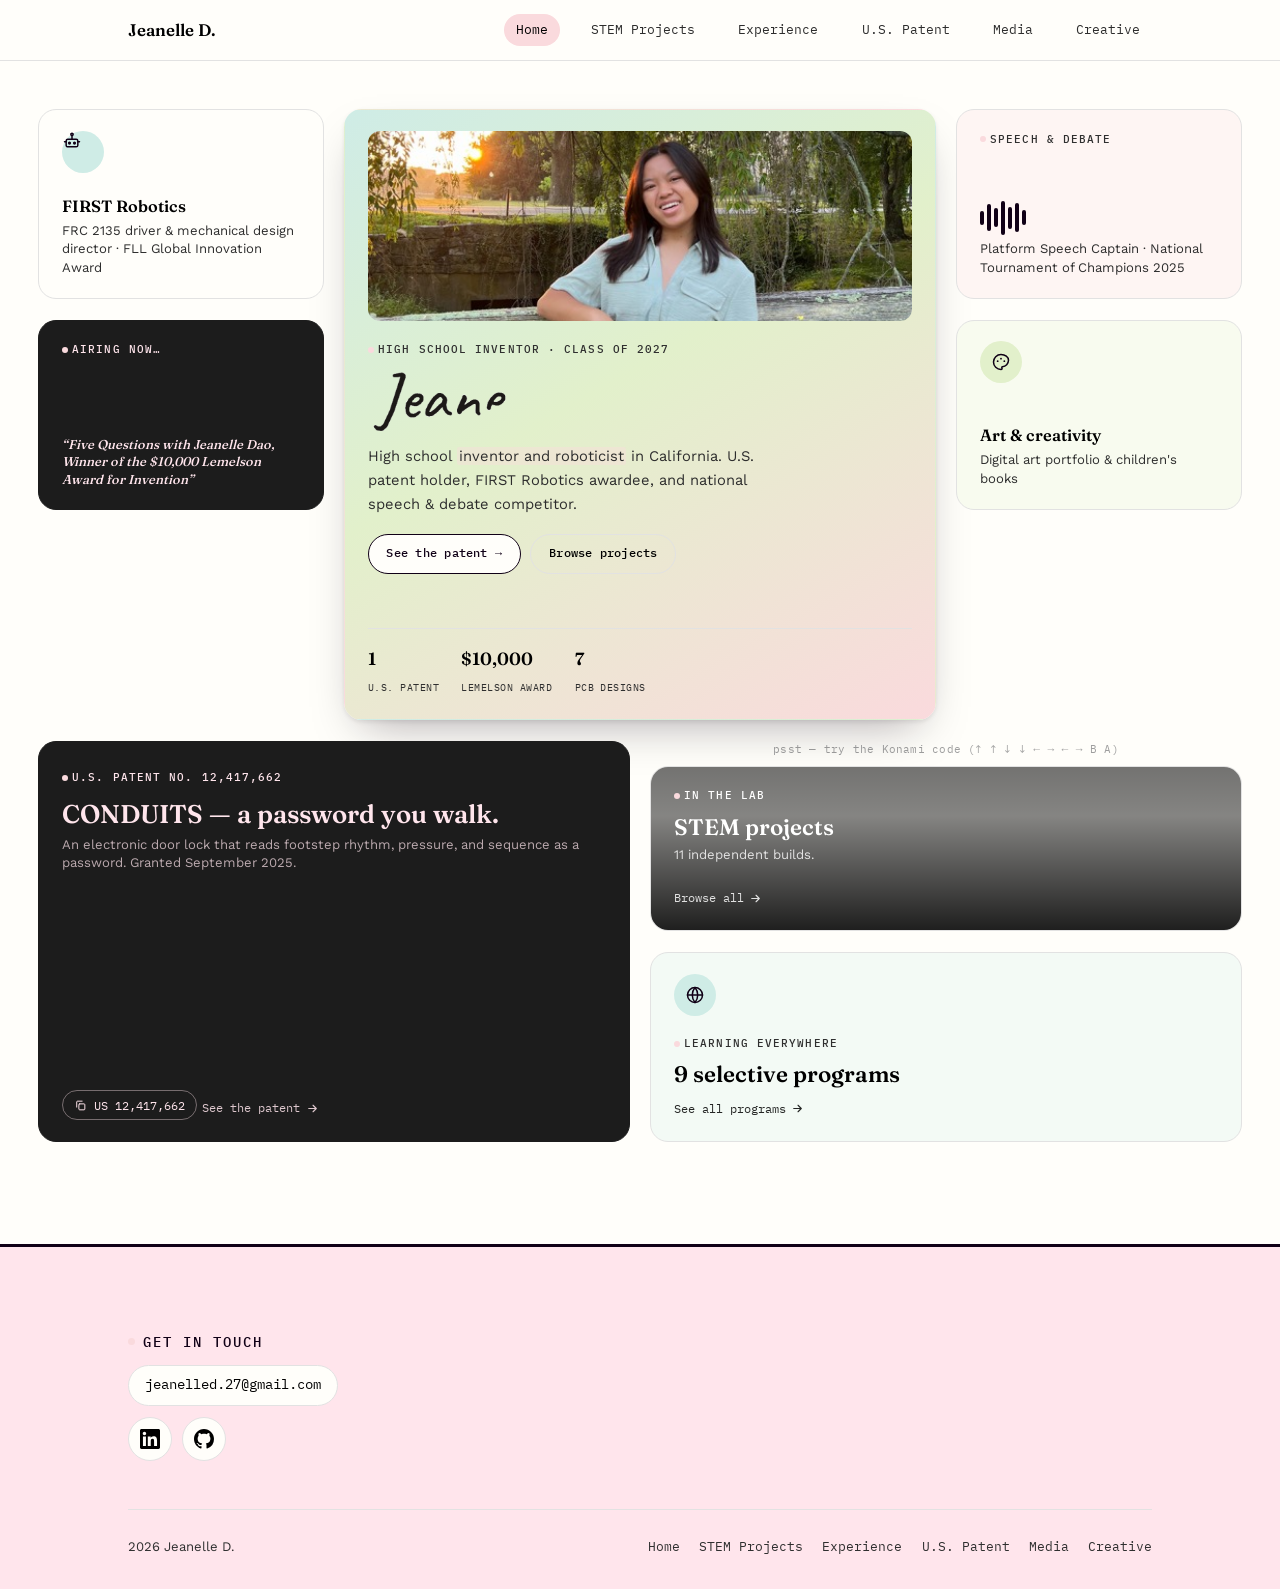
==== index.html @ 4ca6a0f8 "Initial commit" ====
<!doctype html>
<html lang="en" data-theme="light">
<head>
<meta charset="utf-8">
<meta name="viewport" content="width=device-width, initial-scale=1">
<title>Jeanelle D. — Inventor</title>
<meta name="description" content="High school inventor and roboticist — U.S. patent holder, FIRST Robotics, national speech & debate, and digital artist."><link rel="icon" href="assets/favicon.svg" type="image/svg+xml"><link rel="stylesheet" href="assets/css/styles.css">
</head>
<body>
<a href="#main" class="skip-link">Skip to content</a>

<header class="site-nav">
  <div class="nav-inner">
    <a href="index.html" class="brand">
      Jeanelle D.
    </a>
    <nav class="links mono" aria-label="Primary">
      <a href="index.html" class="active" aria-current="page">Home</a>
      <a href="projects.html">STEM Projects</a>
      <a href="experience.html">Experience</a>
      <a href="patent.html">U.S. Patent</a>
      <a href="media.html">Media</a>
      <a href="art.html">Creative</a>
    </nav>
  </div>
</header>

<main id="main">

<section class="tight" id="top" style="padding-top:clamp(2rem, 5vw, 3rem);">

  <div class="bento bento-bleed">

      <!-- Pinned: profile -->
      <div class="tile w2 h3 tile-profile tile-pinned reveal">
        <div class="tile-profile-gif-wrap tile-profile-photo-wrap" role="img" aria-label="Portrait of Jeanelle, waist and above"></div>
        <div>
          <span class="tile-eyebrow">High School Inventor &middot; Class of 2027</span>
          <div class="tile-profile-head" style="margin-top:0.7rem;">
            <div class="tile-profile-name-gif-wrap">
              <img class="tile-profile-name-gif" src="assets/images/handwriting.gif" alt="Jeanelle D.">
            </div>
          </div>
          <p class="tile-profile-bio">High school <mark>inventor and roboticist</mark> in California. U.S. patent holder, FIRST Robotics awardee, and national speech &amp; debate competitor.</p>
          <div class="cta-row">
            <a href="patent.html" class="btn btn-primary">See the patent &rarr;</a>
            <a href="projects.html" class="btn btn-ghost">Browse projects</a>
          </div>
        </div>
        <div class="tile-mini-stats">
          <div class="mini-stat"><span class="n">1</span><span class="l">U.S. Patent</span></div>
          <div class="mini-stat"><span class="n">$10,000</span><span class="l">Lemelson Award</span></div>
          <div class="mini-stat"><span class="n">7</span><span class="l">PCB Designs</span></div>
        </div>
      </div>

      <!-- Patent hero -->
      <a href="patent.html" class="tile w2 h2 tile-dark tile-footprint-track reveal" data-cats="patent projects">
        <div>
          <span class="tile-eyebrow">U.S. Patent No. 12,417,662</span>
          <div class="tile-title" style="font-size:1.6rem; margin-top:0.6rem;">CONDUITS &mdash; a password you walk.</div>
          <p class="tile-desc">An electronic door lock that reads footstep rhythm, pressure, and sequence as a password. Granted September 2025.</p>
        </div>
        <div>
          <button class="copy-btn" data-copy="US 12,417,662" type="button">
            <svg viewBox="0 0 24 24" fill="none" stroke="currentColor" stroke-width="1.8" stroke-linecap="round" stroke-linejoin="round"><rect x="9" y="9" width="11" height="11" rx="1.5"/><path d="M5 15V5.5A1.5 1.5 0 0 1 6.5 4H15"/></svg>
            US 12,417,662
          </button>
          <div class="tile-arrow">See the patent <svg viewBox="0 0 24 24" fill="none" stroke="currentColor" stroke-width="2" stroke-linecap="round" stroke-linejoin="round"><path d="M5 12h14M13 6l6 6-6 6"/></svg></div>
        </div>
      </a>

      <!-- STEM projects (2x1) -->
      <div class="bento-cell w2">
        <p class="tile-hint">psst — try the Konami code (↑ ↑ ↓ ↓ ← → ← → B A)</p>
        <a href="projects.html" class="tile w2 tile-photo tile-photo-dark tile-video-rotate reveal" data-cats="projects">
          <video class="tile-photo-video" autoplay muted loop playsinline aria-hidden="true">
            <source src="assets/images/lab-video.mp4" type="video/mp4">
          </video>
          <span class="tile-eyebrow" style="color:#fff;">In the lab</span>
          <div>
            <div class="tile-title">STEM projects</div>
            <p class="tile-desc">11 independent builds.</p>
            <div class="tile-arrow">Browse all <svg viewBox="0 0 24 24" fill="none" stroke="currentColor" stroke-width="2" stroke-linecap="round" stroke-linejoin="round"><path d="M5 12h14M13 6l6 6-6 6"/></svg></div>
          </div>
        </a>
      </div>

      <!-- Programs attended (2x1) -->
      <a href="experience.html#programs" class="tile w2 tile-wash-mint reveal" data-cats="programs">
        <div class="tile-icon-bubble ib-mint" aria-hidden="true">
          <svg viewBox="0 0 24 24" fill="none" stroke="currentColor" stroke-width="1.8" stroke-linecap="round" stroke-linejoin="round"><circle cx="12" cy="12" r="9"/><path d="M3 12h18M12 3a14 14 0 0 1 0 18 14 14 0 0 1 0-18Z"/></svg>
        </div>
        <div>
          <span class="tile-eyebrow">Learning everywhere</span>
          <div class="tile-title">9 selective programs</div>
          <div class="tile-arrow">See all programs <svg viewBox="0 0 24 24" fill="none" stroke="currentColor" stroke-width="2" stroke-linecap="round" stroke-linejoin="round"><path d="M5 12h14M13 6l6 6-6 6"/></svg></div>
        </div>
      </a>

      <!-- FIRST Robotics (1x1) -->
      <div class="tile reveal" data-cats="awards">
        <div class="tile-icon-bubble wiggle-icon ib-mint" aria-hidden="true">
          <svg viewBox="0 0 24 24" fill="none" stroke="currentColor" stroke-width="1.8" stroke-linecap="round" stroke-linejoin="round"><rect x="5" y="10" width="14" height="9" rx="2"/><path d="M12 10V6"/><circle cx="12" cy="4" r="1.4"/><circle cx="9" cy="14.5" r="1"/><circle cx="15" cy="14.5" r="1"/><path d="M5 13H3M21 13h-2"/></svg>
        </div>
        <div>
          <div class="tile-title" style="font-size:1.02rem;">FIRST Robotics</div>
          <div class="tile-desc">FRC 2135 driver &amp; mechanical design director &middot; FLL Global Innovation Award</div>
        </div>
      </div>

      <!-- Speech & Debate (1x1) -->
      <div class="tile tile-wash-orange reveal" data-cats="awards">
        <span class="tile-eyebrow">Speech &amp; Debate</span>
        <div>
          <div class="waveform" style="color:var(--accent-green);" aria-hidden="true"><span></span><span></span><span></span><span></span><span></span><span></span><span></span></div>
          <div class="tile-desc">Platform Speech Captain &middot; National Tournament of Champions 2025</div>
        </div>
      </div>

      <!-- Media (1x1) -->
      <a href="media.html" class="tile tile-dark quote-rotator reveal" data-cats="media" data-quotes='["“Five Questions with Jeanelle Dao, Winner of the $10,000 Lemelson Award for Invention”", "“These Teens Plan to Change the World Through Invention”", "“This Invention Helps Open the Door to Accessibility”", "“Combines Coding with STEM to Help People with Disabilities”", "“Stories of Impact”", "“Passively-Cooled Shirt Inspired by Cactus”", "“Invention Education: Developing Tomorrow’s Innovative Problem-Solvers”"]'>
        <span class="tile-eyebrow">Airing now&hellip;</span>
        <blockquote>&ldquo;Five Questions with Jeanelle Dao, Winner of the $10,000 Lemelson Award for Invention&rdquo;</blockquote>
      </a>

      <!-- Art & Creativity (1x1) -->
      <a href="art.html" class="tile tile-wash-gold reveal" data-cats="creative">
        <div class="tile-icon-bubble ib-gold" aria-hidden="true">
          <svg viewBox="0 0 24 24" fill="none" stroke="currentColor" stroke-width="1.8" stroke-linecap="round" stroke-linejoin="round"><path d="M12 3a9 9 0 1 0 0 18c1.1 0 1.6-.7 1.1-1.7-.3-.6-.1-1.3.6-1.5A8 8 0 0 0 21 10c0-4-4-7-9-7Z"/><circle cx="8" cy="11" r="1.1" fill="currentColor" stroke="none"/><circle cx="12" cy="8" r="1.1" fill="currentColor" stroke="none"/><circle cx="16" cy="11" r="1.1" fill="currentColor" stroke="none"/></svg>
        </div>
        <div>
          <div class="tile-title" style="font-size:1.02rem;">Art &amp; creativity</div>
          <div class="tile-desc">Digital art portfolio &amp; children's books</div>
        </div>
      </a>

    </div>
</section>

</main>

<footer id="contact">
  <div class="wrap">
    <span class="eyebrow">Get in touch</span>
    <div class="footer-links">
      <a href="mailto:jeanelled.27@gmail.com" class="footer-chip mono">jeanelled.27@gmail.com</a>
      <div class="footer-icon-row">
        <a href="https://linkedin.com/in/jeanelle-dao" class="footer-icon" target="_blank" rel="noopener noreferrer" aria-label="LinkedIn">
          <svg viewBox="0 0 24 24" aria-hidden="true"><path d="M20.447 20.452h-3.554v-5.569c0-1.328-.027-3.037-1.852-3.037-1.853 0-2.136 1.445-2.136 2.939v5.667H9.351V9h3.414v1.561h.046c.477-.9 1.637-1.85 3.37-1.85 3.601 0 4.267 2.37 4.267 5.455v6.286zM5.337 7.433c-1.144 0-2.063-.926-2.063-2.065 0-1.138.92-2.063 2.063-2.063 1.14 0 2.064.925 2.064 2.063 0 1.139-.925 2.065-2.064 2.065zm1.782 13.019H3.555V9h3.564v11.452zM22.225 0H1.771C.792 0 0 .774 0 1.729v20.542C0 23.227.792 24 1.771 24h20.451C23.2 24 24 23.227 24 22.271V1.729C24 .774 23.2 0 22.222 0h.003z"/></svg>
        </a>
        <a href="https://github.com/jeanelled" class="footer-icon" target="_blank" rel="noopener noreferrer" aria-label="GitHub">
          <svg viewBox="0 0 24 24" aria-hidden="true"><path d="M12 0C5.37 0 0 5.37 0 12c0 5.31 3.435 9.795 8.205 11.385.6.105.825-.255.825-.57 0-.285-.015-1.23-.015-2.235-3.015.555-3.795-.735-4.035-1.41-.135-.345-.72-1.41-1.23-1.695-.42-.225-1.02-.78-.015-.795.945-.015 1.62.87 1.845 1.23 1.08 1.815 2.805 1.305 3.495.99.105-.78.42-1.305.765-1.605-2.67-.3-5.46-1.335-5.46-5.925 0-1.305.465-2.385 1.23-3.225-.12-.3-.54-1.53.12-3.18 0 0 1.005-.315 3.3 1.23.96-.27 1.98-.405 3-.405s2.04.135 3 .405c2.295-1.56 3.3-1.23 3.3-1.23.66 1.65.24 2.88.12 3.18.765.84 1.23 1.905 1.23 3.225 0 4.605-2.805 5.625-5.475 5.925.435.375.81 1.095.81 2.22 0 1.605-.015 2.895-.015 3.3 0 .315.225.69.825.57A12.02 12.02 0 0024 12c0-6.63-5.37-12-12-12z"/></svg>
        </a>
      </div>
    </div>

    <div class="footer-bottom">
      <span>2026 Jeanelle D.</span>
      <nav class="mono" aria-label="Footer">
        <a href="index.html">Home</a>
        <a href="projects.html">STEM Projects</a>
        <a href="experience.html">Experience</a>
        <a href="patent.html">U.S. Patent</a>
        <a href="media.html">Media</a>
      <a href="art.html">Creative</a>
      </nav>
    </div>
  </div>
</footer>

<script src="assets/js/main.js"></script>
<script src="assets/js/footprint-track.js"></script>
<script src="assets/js/bento.js"></script>
</body>
</html>
---- assets/css/styles.css ----
@font-face{
  font-family:'Fraunces';
  font-weight:300 700;
  font-style:normal;
  font-display:swap;
  src:url('../fonts/fraunces-var.woff2') format('woff2');
}
@font-face{
  font-family:'Work Sans';
  font-weight:400 700;
  font-style:normal;
  font-display:swap;
  src:url('../fonts/worksans-var.woff2') format('woff2');
}
@font-face{
  font-family:'IBM Plex Mono';
  font-weight:400;
  font-style:normal;
  font-display:swap;
  src:url('../fonts/plexmono-400.woff2') format('woff2');
}
@font-face{
  font-family:'IBM Plex Mono';
  font-weight:500;
  font-style:normal;
  font-display:swap;
  src:url('../fonts/plexmono-500.woff2') format('woff2');
}

:root{
  --blush:#ffe5ec;
  --mint:#cfece6;
  --rose:#fadadd;
  --sage:#e2f0cb;
  --onyx:#100016;

  --bg:#fffefa;
  --bg-alt:var(--blush);
  --surface:#1c1c1c;
  --ink:#000000;
  --ink-soft:#2d2d2d;
  --ink-faint:#2f2f2f;
  --line:#e2e2e2;
  --accent:var(--rose);
  --accent-2:var(--sage);
  --accent-green:var(--onyx);
  --accent-ink:#000000;
  --shadow: 0 1px 2px rgba(0,0,0,0.06), 0 8px 24px -12px rgba(0,0,0,0.16);
  --radius:18px;
  --radius-sm:12px;
}

@media (prefers-color-scheme: dark){
  :root:not([data-theme="light"]){
    --bg:#17160f;
    --bg-alt:#1e1c13;
    --surface:#211f15;
    --ink:#f8f4e6;
    --ink-soft:#dcd7c3;
    --ink-faint:#a49f85;
    --line:#3b3727;
    --accent:#f3a94f;
    --accent-2:#f8cc5c;
    --accent-green:#5a9c62;
    --accent-ink:#1c1002;
    --shadow: 0 1px 2px rgba(0,0,0,0.3), 0 12px 32px -14px rgba(0,0,0,0.55);
  }
}
:root[data-theme="dark"]{
  --bg:#17160f;
  --bg-alt:#1e1c13;
  --surface:#211f15;
  --ink:#f8f4e6;
  --ink-soft:#dcd7c3;
  --ink-faint:#a49f85;
  --line:#3b3727;
  --accent:#f3a94f;
  --accent-2:#f8cc5c;
  --accent-green:#5a9c62;
  --accent-ink:#1c1002;
  --shadow: 0 1px 2px rgba(0,0,0,0.3), 0 12px 32px -14px rgba(0,0,0,0.55);
}

*,*::before,*::after{box-sizing:border-box;}
html{scroll-behavior:smooth;}
section[id]{ scroll-margin-top:84px; }
@media (prefers-reduced-motion: reduce){
  html{scroll-behavior:auto;}
  *,*::before,*::after{animation-duration:0.001ms !important;animation-iteration-count:1 !important;transition-duration:0.001ms !important;}
}
body{
  margin:0;
  background:var(--bg);
  color:var(--ink);
  font-family:'Work Sans',-apple-system,sans-serif;
  font-size:16px;
  line-height:1.6;
  -webkit-font-smoothing:antialiased;
}
img{max-width:100%;display:block;}
a{color:inherit;}
::selection{background:var(--accent-2);color:var(--accent-ink);}

h1,h2,h3,h4{
  font-family:'Fraunces',Georgia,serif;
  font-weight:600;
  margin:0;
  color:var(--ink);
}

.mono{ font-family:'IBM Plex Mono',monospace; }
.eyebrow{
  font-family:'IBM Plex Mono',monospace;
  font-size:0.89rem;
  font-weight:500;
  letter-spacing:0.14em;
  text-transform:uppercase;
  color:var(--ink);
  display:inline-flex;
  align-items:center;
  gap:0.55em;
}
.eyebrow::before{
  content:"";
  width:7px;height:7px;
  border-radius:50%;
  background:var(--accent);
  flex:none;
}

.wrap{
  max-width:1120px;
  margin:0 auto;
  padding:0 clamp(1.25rem, 4vw, 3rem);
}
.wrap-wide{ max-width:1520px; }

.skip-link{
  position:absolute;left:-999px;top:0;
  background:var(--onyx);color:var(--blush);
  padding:0.6rem 1rem;z-index:100;
}
.skip-link:focus{ left:1rem; top:1rem; border-radius:4px; }

/* ---------- Nav ---------- */
header.site-nav{
  position:sticky;
  top:0;
  z-index:50;
  background:color-mix(in srgb, var(--bg) 88%, transparent);
  backdrop-filter:blur(10px) saturate(1.1);
  -webkit-backdrop-filter:blur(10px) saturate(1.1);
  border-bottom:1px solid var(--line);
}
.nav-inner{
  max-width:1120px;
  margin:0 auto;
  padding:0.85rem clamp(1.25rem, 4vw, 3rem);
  display:flex;
  align-items:center;
  justify-content:space-between;
  gap:1rem;
  flex-wrap:wrap;
}
.brand{
  display:flex;
  align-items:center;
  gap:0.6rem;
  font-family:'Fraunces',serif;
  font-weight:600;
  font-size:1.05rem;
  text-decoration:none;
  color:var(--ink);
  white-space:nowrap;
}
nav.links{
  display:flex;
  flex-wrap:wrap;
  gap:1.2rem;
  align-items:center;
}
nav.links a{
  text-decoration:none;
  font-size:0.84rem;
  color:var(--ink-soft);
  position:relative;
  padding:0.35rem 0.75rem;
  border-radius:999px;
  transition:color 0.15s ease, background 0.15s ease;
}
nav.links a:hover, nav.links a:focus-visible{ color:var(--ink); background:var(--bg-alt); }
nav.links a.active{ color:var(--ink); background:var(--accent); }

a:focus-visible, button:focus-visible{
  outline:2px solid var(--accent-green);
  outline-offset:3px;
  border-radius:4px;
}

/* ---------- Page header (non-home pages) ---------- */
.page-header{
  padding:clamp(2.75rem, 7vw, 4.5rem) 0 clamp(1.5rem, 4vw, 2.5rem);
}
.page-header-tight{ padding-bottom:0.4rem; }
.page-header h1{
  font-size:clamp(2rem, 4.4vw, 3rem);
  margin-top:0.6rem;
}
.page-header-title-row{ display:flex; align-items:center; justify-content:space-between; gap:1rem; flex-wrap:wrap; margin-top:0.6rem; }
.page-header-title-row h1{ margin-top:0; }
.page-header p{
  color:var(--ink-soft);
  font-size:1.02rem;
  margin-top:0.9rem;
  max-width:58ch;
}

mark{
  background:color-mix(in srgb, var(--accent) 40%, transparent);
  color:inherit;
  padding:0 0.14em;
  border-radius:0.14em;
  box-decoration-break:clone;
  -webkit-box-decoration-break:clone;
}
.cta-row{ display:flex; flex-wrap:wrap; gap:0.9rem; }
.btn{
  font-family:'IBM Plex Mono',monospace;
  font-size:0.82rem;
  font-weight:500;
  letter-spacing:0.02em;
  text-decoration:none;
  padding:0.85rem 1.5rem;
  border-radius:999px;
  display:inline-flex;
  align-items:center;
  gap:0.5rem;
  transition:transform 0.15s ease, box-shadow 0.15s ease, background 0.15s ease;
  border:1.5px solid var(--accent-green);
}
.btn-primary{ background:var(--bg); color:var(--accent-green); border-color:var(--accent-green); }
@media (prefers-color-scheme:dark){
  :root:not([data-theme="light"]) .btn-primary{ background:var(--accent); border-color:var(--accent); color:var(--accent-ink); }
}
:root[data-theme="dark"] .btn-primary{ background:var(--accent); border-color:var(--accent); color:var(--accent-ink); }
.btn-primary:hover{ transform:translateY(-2px); box-shadow:var(--shadow); }
.btn-ghost{ background:transparent; color:var(--ink); border-color:var(--line); }
.btn-ghost:hover{ border-color:var(--accent-green); transform:translateY(-2px); }

/* ---------- Sections ---------- */
section{ padding:clamp(3.5rem, 8vw, 6.5rem) 0; }
section.alt{ background:var(--bg-alt); }
section.tight{ padding-top:0; }
.section-head{ max-width:640px; margin-bottom:clamp(2rem, 5vw, 3.2rem); }
.section-head h2{ font-size:clamp(1.9rem, 3.6vw, 2.6rem); margin-top:0.6rem; }
.section-head p{ color:var(--ink-soft); font-size:1.02rem; margin-top:0.8rem; max-width:56ch; }

.reveal{ opacity:0; transform:translateY(18px); transition:opacity 0.6s ease, transform 0.6s ease; }
.reveal.in{ opacity:1; transform:translateY(0); }

/* Friendly rounded card */
.bcard{
  position:relative; background:var(--bg); border:1px solid var(--line);
  border-radius:var(--radius); padding:1.5rem;
  transition:transform 0.2s ease, box-shadow 0.2s ease, border-color 0.2s ease;
}
.bcard:hover{ transform:translateY(-3px); box-shadow:var(--shadow); border-color:var(--accent-2); }

/* ---------- About / Journey (step-path timeline) ---------- */
.journey{ display:grid; grid-template-columns: 1fr 1.3fr; gap:clamp(2rem,5vw,4rem); }
@media (max-width: 860px){ .journey{ grid-template-columns:1fr; } }
.journey-aside p{ color:var(--ink-soft); }
.timeline{ list-style:none; margin:0;padding:0; position:relative; }
.timeline::before{
  content:""; position:absolute; left:9px; top:6px; bottom:6px; width:2px;
  background:repeating-linear-gradient(to bottom, var(--line) 0 4px, transparent 4px 9px);
}
.timeline li{ position:relative; padding-left:2.6rem; margin-bottom:2rem; }
.timeline li:last-child{ margin-bottom:0; }
.timeline .step-dot{
  position:absolute; left:0; top:3px; width:20px;height:20px; border-radius:50%;
  background:var(--bg); border:2px solid var(--accent-green);
  display:flex;align-items:center;justify-content:center;
}
.timeline .step-dot::after{ content:""; width:7px;height:7px; border-radius:50%; background:var(--accent); }
.timeline h4{ font-size:1.15rem; margin-bottom:0.35rem; }
.timeline p{ margin:0; color:var(--ink-soft); max-width:56ch; }
.timeline .tag{ font-family:'IBM Plex Mono',monospace; font-size:0.7rem; color:var(--ink-faint); text-transform:uppercase; letter-spacing:0.06em; }

/* ---------- Section title (mid-page subsection heading) ---------- */
.section-title{ font-size:clamp(1.4rem, 2.6vw, 1.8rem); margin:0 0 1.4rem; }
.section-title + .section-subtitle{ margin-top:-1rem; }
.section-subtitle{ color:var(--ink-soft); font-size:0.95rem; margin:0 0 1.4rem; }
section.tight + section.tight .section-title{ margin-top:0.4rem; }

/* ---------- Awards grid ---------- */
.award-grid{ display:grid; grid-template-columns:repeat(6,1fr); gap:1.4rem; }
.award-card{ grid-column:span 2; }
.award-card.tile-half{ grid-column:span 3; }
@media (max-width: 900px){
  .award-grid{ grid-template-columns:repeat(2,1fr); }
  .award-card{ grid-column:span 1; }
  .award-card.tile-half{ grid-column:span 2; }
}
@media (max-width: 620px){
  .award-grid{ grid-template-columns:1fr; }
  .award-card.tile-half{ grid-column:span 1; }
}
.award-card h3{ font-size:1.15rem; margin-bottom:0.2rem; }
.award-card .eyebrow{ margin-bottom:0.6rem; }
.award-chips{ display:flex; flex-wrap:wrap; gap:0.45rem; margin-top:0.8rem; }
.award-chip{
  font-size:0.78rem; line-height:1.3; padding:0.36rem 0.7rem; border-radius:20px;
  background:color-mix(in srgb, var(--ink) 8%, transparent); color:var(--ink-soft);
}
.award-chip b{ color:var(--ink); font-weight:600; }
.award-chip-pair{ display:inline-flex; gap:0.3rem; }
.award-chip-year{
  background:transparent; border:1px solid color-mix(in srgb, var(--ink) 22%, transparent);
  color:var(--ink-faint); font-weight:500;
}
.award-team{ margin-top:0.9rem; }
.award-team:first-of-type{ margin-top:0.8rem; }
.award-team-name{
  font-family:'IBM Plex Mono',monospace; font-size:0.7rem; font-weight:600;
  color:var(--ink-faint); text-transform:uppercase; letter-spacing:0.05em;
}
.award-team .award-chips{ margin-top:0.4rem; }
.award-card.chips-stack .award-team .award-chips{ flex-direction:column; align-items:flex-start; }
.award-robot-btn{
  position:absolute; right:1.3rem; top:1.5rem; z-index:1;
  width:32px; height:32px; padding:0; display:flex; align-items:center; justify-content:center;
  background:var(--bg); border:1.5px solid color-mix(in srgb, var(--ink) 22%, transparent); border-radius:50%;
  color:var(--ink); cursor:pointer; box-shadow:var(--shadow); text-decoration:none;
  transition:background 0.15s ease, border-color 0.15s ease, color 0.15s ease, transform 0.15s ease;
}
.award-robot-btn svg{ width:15px; height:15px; }
.award-robot-btn:hover, .award-robot-btn:focus-visible{
  background:var(--accent-green); border-color:var(--accent-green); color:var(--bg); transform:translateY(-2px);
}
.award-robot-tooltip{
  position:absolute; top:calc(100% + 10px); right:0; z-index:1;
  background:var(--onyx); color:var(--blush); font-family:'IBM Plex Mono',monospace; font-size:0.7rem;
  padding:0.4rem 0.75rem; border-radius:999px; white-space:nowrap;
  opacity:0; transform:translateY(-4px); pointer-events:none;
  transition:opacity 0.2s ease, transform 0.2s ease;
}
.award-robot-btn:hover .award-robot-tooltip,
.award-robot-btn:focus-visible .award-robot-tooltip{ opacity:1; transform:translateY(0); }

/* ---------- Projects: minimalistic list ---------- */
.project-list{ display:flex; flex-direction:column; gap:1rem; }
.project-box{
  display:flex; gap:1.3rem; align-items:flex-start;
  padding:1.2rem 1.35rem; border:1px solid var(--line); border-radius:var(--radius);
  background:var(--bg);
}
.project-box.feature{
  border-color:var(--accent-green); border-width:1.5px;
  background:linear-gradient(180deg, var(--mint) 0%, var(--bg) 55%);
  box-shadow:var(--shadow);
}
@media (prefers-color-scheme:dark){ :root:not([data-theme="light"]) .project-box.feature{ background:linear-gradient(180deg, #25462f 0%, var(--bg) 60%); } }
:root[data-theme="dark"] .project-box.feature{ background:linear-gradient(180deg, #25462f 0%, var(--bg) 60%); }
.link-real.link-highlight{ background:var(--accent-green); color:var(--bg); border-color:var(--accent-green); font-weight:600; }
.link-real.link-highlight:hover{ background:var(--accent); border-color:var(--accent); }
.project-thumb{
  flex:none; width:136px; height:136px;
  border:1px solid var(--line); border-radius:var(--radius-sm);
  object-fit:cover; background:#fff;
}
.project-thumb.thumb-contain{ object-fit:contain; padding:0.5rem; box-sizing:border-box; }
.project-box-body{ flex:1; min-width:0; }
.project-box-head{ display:flex; align-items:center; gap:0.6rem; flex-wrap:wrap; margin-bottom:0.3rem; }
.project-box-head.badge-below{ align-items:center; row-gap:0.3rem; }
.project-box-head.badge-below h3{ flex-basis:100%; }
.project-box-head h3{ font-size:1.02rem; }
.project-meta{ font-family:'IBM Plex Mono',monospace; font-size:0.62rem; color:var(--ink-faint); margin-bottom:0.4rem; }
.project-box-body p{ margin:0 0 0.68rem; color:var(--ink-soft); font-size:0.87rem; }
.project-links-ph{ display:flex; flex-wrap:wrap; gap:0.42rem; }
.link-real{
  font-family:'IBM Plex Mono',monospace; font-size:0.67rem; text-decoration:none;
  padding:0.34rem 0.68rem; border:1px solid var(--accent-green); border-radius:999px; color:var(--ink);
  transition:background 0.15s ease;
}
.link-real:hover{ background:var(--accent); }
@media (max-width: 560px){
  .project-box{ flex-direction:column; gap:1rem; }
  .project-thumb{ width:100%; height:130px; }
}
.badge{
  align-self:flex-start; font-family:'IBM Plex Mono',monospace; font-size:0.58rem;
  text-transform:uppercase; letter-spacing:0.05em; background:var(--mint); color:var(--accent-green);
  padding:0.26rem 0.52rem; border-radius:20px;
}
@media (prefers-color-scheme:dark){ :root:not([data-theme="light"]) .badge{ background:#25462f; color:var(--sage); } }
:root[data-theme="dark"] .badge{ background:#25462f; color:var(--sage); }
.project-star{
  color:#c9971f; font-size:0.85em; margin-right:0.35rem; cursor:default;
  vertical-align:0.02em;
}
.project-key{
  margin-top:1.1rem; display:flex; align-items:center; gap:0.4rem;
  font-family:'IBM Plex Mono',monospace; font-size:0.72rem; color:var(--ink-faint);
}
.project-key .project-star{ margin-right:0.1rem; margin-top:-0.15rem; font-size:2em; }

.toolkit-strip{ margin-top:1.6rem; display:flex; flex-wrap:wrap; gap:0.7rem; }
.toolkit-strip a{
  font-family:'IBM Plex Mono',monospace; font-size:0.78rem; padding:0.5rem 0.85rem;
  border:1px solid var(--line); border-radius:20px; color:var(--ink-soft);
  text-decoration:none; transition:border-color 0.15s ease, color 0.15s ease;
}
.toolkit-strip a:hover{ border-color:var(--accent-green); color:var(--ink); }
.toolkit-strip-top{ margin-top:0; margin-bottom:1.6rem; }
.toolkit-strip-top a{ display:inline-flex; align-items:center; gap:0.5rem; font-size:0.92rem; padding:0.6rem 1rem; }
.toolkit-strip-top a svg{ width:18px; height:18px; flex:none; }

/* ---------- Patent feature ---------- */
.patent-panel{ display:grid; grid-template-columns:0.9fr 1.1fr; gap:clamp(2rem,5vw,4rem); align-items:center; }
@media (max-width: 900px){ .patent-panel{ grid-template-columns:1fr; } }
.patent-visual{
  aspect-ratio:4/3; background:var(--surface); border:1px solid var(--line); border-radius:var(--radius); position:relative;
  display:flex;align-items:center;justify-content:center; overflow:hidden;
}
.patent-visual svg{ width:82%; height:82%; }
.patent-visual-pdf{
  aspect-ratio:3/4; box-shadow:var(--shadow);
}
.patent-pdf-frame{
  width:100%; height:100%; border:0; position:relative; z-index:1; background:var(--surface);
}
.patent-pdf-fallback{
  position:absolute; inset:0; display:flex; align-items:center; justify-content:center;
  font-family:'IBM Plex Mono',monospace; font-size:0.85rem; color:var(--ink-soft);
  text-decoration:none; z-index:0;
}.patent-number{ font-family:'IBM Plex Mono',monospace; font-size:0.95rem; letter-spacing:0.05em; color:var(--ink); margin-bottom:0.6rem; display:block; }
.patent-panel h1,.patent-panel h2{ font-size:clamp(1.9rem,3.6vw,2.5rem); margin:0.3rem 0 1rem; }
.patent-panel p{ color:var(--ink-soft); margin:0 0 1rem; max-width:58ch; }

/* ---------- Programs: view toggle (map / list) ---------- */
.journey-toggle{ display:inline-flex; gap:0.3rem; padding:0.25rem; border-radius:999px; background:var(--bg-alt); margin-bottom:1.6rem; }
.journey-toggle-btn{
  font-family:'IBM Plex Mono',monospace; font-size:0.78rem; font-weight:500;
  padding:0.45rem 1rem; border-radius:999px; border:0; background:transparent; color:var(--ink-soft); cursor:pointer;
  transition:background 0.15s ease, color 0.15s ease;
}
.journey-toggle-btn.is-active{ background:var(--bg); color:var(--ink); box-shadow:var(--shadow); }
.journey-view.is-hidden{ display:none; }

/* ---------- Programs: simplified list view ---------- */
.program-list{ display:flex; flex-direction:column; }
.program-row{ display:grid; grid-template-columns: 220px 1fr; gap:1.5rem; padding:1.5rem 0; border-top:1px solid var(--line); }
.program-list .program-row:last-child{ border-bottom:1px solid var(--line); }
@media (max-width: 700px){ .program-row{ grid-template-columns:1fr; gap:0.4rem; } }
.program-row h3{ font-size:1.15rem; }
.program-meta{ font-family:'IBM Plex Mono',monospace; font-size:0.74rem; color:var(--ink-faint); text-transform:uppercase; letter-spacing:0.04em; }
.program-row p{ margin:0.5rem 0 0; color:var(--ink-soft); max-width:60ch; }

/* ---------- Programs: interactive journey map ---------- */
#programs{ --journey-accent:var(--mint); --journey-accent-strong:var(--accent-green); }
.journey-hint{ font-size:0.78rem; color:var(--ink-faint); margin:-0.6rem 0 1.6rem; }

.journey-map{
  position:relative; width:100%; aspect-ratio:1200/300; min-height:220px;
  border-radius:var(--radius); border:1px solid var(--line); overflow:hidden;
  background:linear-gradient(160deg, color-mix(in srgb, var(--journey-accent) 65%, var(--bg)) 0%, color-mix(in srgb, var(--journey-accent) 28%, var(--bg)) 100%);
  transition:background 0.5s ease;
  touch-action:none;
}
@media (max-width: 700px){ .journey-map{ aspect-ratio:1200/420; } }

.journey-svg{ position:absolute; inset:0; width:100%; height:100%; }
.journey-path-bg{ fill:none; stroke:var(--line); stroke-width:3; }
.journey-path-fill{
  fill:none; stroke:var(--journey-accent-strong); stroke-width:3; stroke-linecap:round;
  stroke-dasharray:6 10; transition:stroke 0.5s ease;
}

.journey-stops{ position:absolute; inset:0; }
.journey-stop{
  --stop-color:var(--mint);
  position:absolute; transform:translate(-50%, -50%);
  width:30px; height:30px; border-radius:50%;
  display:flex; align-items:center; justify-content:center;
  background:var(--bg); border:2px solid color-mix(in srgb, var(--stop-color) 55%, var(--line)); color:var(--ink-faint);
  font-family:'IBM Plex Mono',monospace; font-size:0.72rem; font-weight:600;
  cursor:pointer; padding:0; transition:transform 0.2s ease, border-color 0.2s ease, background 0.2s ease, color 0.2s ease, box-shadow 0.2s ease;
  z-index:2;
}
.journey-stop:hover{ transform:translate(-50%, -50%) scale(1.15); }
.journey-stop.is-active{
  transform:translate(-50%, -50%) scale(1.3); box-shadow:var(--shadow); z-index:3;
  border-color:var(--stop-color); background:var(--stop-color); color:var(--onyx);
}

.journey-vehicle{
  position:absolute; left:3.33%; top:50%; transform:translate(-50%, -100%);
  width:26px; height:32px; padding:0; border:0; background:none;
  cursor:grab; touch-action:none; z-index:4;
  transition:left 0.5s cubic-bezier(.4,.1,.2,1), top 0.5s cubic-bezier(.4,.1,.2,1);
  filter:drop-shadow(0 3px 4px rgba(0,0,0,0.35));
}
.journey-vehicle svg{ width:100%; height:100%; }
.journey-vehicle:active{ cursor:grabbing; }
@media (prefers-reduced-motion: reduce){ .journey-vehicle{ transition:none; } }

.journey-scene{
  margin-top:1.6rem; padding:1.3rem 1.5rem; border-radius:var(--radius); border:1px solid var(--line);
  background:color-mix(in srgb, var(--journey-accent) 40%, var(--bg)); transition:background 0.5s ease;
}
.journey-scene-meta{ font-size:0.74rem; color:var(--ink-faint); text-transform:uppercase; letter-spacing:0.04em; }
.journey-scene h3{ font-size:1.25rem; margin:0.4rem 0 0.4rem; }
.journey-scene p{ margin:0; color:var(--ink-soft); max-width:62ch; }

/* ---------- Digital art ---------- */
.art-lede{ color:var(--ink-soft); max-width:62ch; margin-bottom:2.2rem; }
.art-group{ margin-bottom:2.4rem; }
.art-group:last-child{ margin-bottom:0; }
.art-group > .mono.groupname{
  font-size:0.78rem; text-transform:uppercase; letter-spacing:0.08em; color:var(--ink-faint);
  display:block; margin-bottom:1rem;
}
.art-grid{ display:grid; grid-template-columns:repeat(4,1fr); gap:1rem; }
@media (max-width: 900px){ .art-grid{ grid-template-columns:repeat(3,1fr); } }
@media (max-width: 620px){ .art-grid{ grid-template-columns:repeat(2,1fr); } }
.art-tile{
  aspect-ratio:1/1; border-radius:8px; padding:0.9rem; display:flex; flex-direction:column;
  justify-content:flex-end; position:relative; overflow:hidden; color:var(--blush);
  transition:transform 0.2s ease;
}
.art-tile:hover{ transform:scale(1.03); }
.art-tile .t{ font-family:'Fraunces',serif; font-weight:600; font-size:0.92rem; line-height:1.2; text-wrap:balance; position:relative; }
.art-tile .d{ font-size:0.72rem; opacity:0.85; margin-top:0.3rem; position:relative; }
.art-tile::after{ content:""; position:absolute; inset:0; background:linear-gradient(160deg, transparent 40%, rgba(0,0,0,0.35)); }
.art-photo-grid{ display:grid; grid-template-columns:repeat(4,1fr); gap:1rem; }
@media (max-width: 900px){ .art-photo-grid{ grid-template-columns:repeat(3,1fr); } }
@media (max-width: 620px){ .art-photo-grid{ grid-template-columns:repeat(2,1fr); } }
.art-photo-grid img{
  width:100%; aspect-ratio:1/1; object-fit:cover; border-radius:8px;
  border:1px solid var(--line); transition:transform 0.2s ease;
}
.art-photo-grid img:hover{ transform:scale(1.03); }

/* ---------- Media ---------- */
.press-list{ display:flex; flex-direction:column; }
.press-row{ display:flex; justify-content:space-between; align-items:baseline; gap:1.5rem; padding:1.15rem 0; border-top:1px solid var(--line); }
.press-list .press-row:last-child{ border-bottom:1px solid var(--line); }
.press-row h3{ font-family:'Fraunces',serif; font-weight:500; font-style:italic; font-size:1.08rem; flex:1; }
.press-row h3 a{ text-decoration:none; }
.press-row span.tag{ font-family:'IBM Plex Mono',monospace; font-size:0.72rem; color:var(--ink-faint); white-space:nowrap; text-transform:uppercase; }

/* ---------- Books ---------- */
.book-cover-row{ display:flex; justify-content:center; align-items:flex-start; gap:clamp(1.5rem,4vw,3rem); flex-wrap:wrap; margin-bottom:2.2rem; }
.book-cover-img{
  width:min(360px, 42vw); border-radius:var(--radius-sm);
  filter:drop-shadow(0 14px 22px rgba(0,0,0,0.22));
}
@media (max-width: 620px){ .book-cover-img{ width:min(320px, 80vw); } }
.float-1{ animation:book-float 4.5s ease-in-out infinite; }
.float-2{ animation:book-float 4.5s ease-in-out infinite; animation-delay:-2.2s; }
@keyframes book-float{
  0%, 100%{ transform:translateY(0); }
  50%{ transform:translateY(-10px); }
}
@media (prefers-reduced-motion: reduce){
  .float-1, .float-2{ animation:none; }
}
.books-copy{ max-width:70ch; margin:0 auto; text-align:center; }
.books-copy h1,.books-copy h2{ font-size:clamp(1.8rem,3.4vw,2.4rem); margin-bottom:0.9rem; }
.books-copy p{ color:var(--ink-soft); margin:0 auto 1rem; }
.books-box .section-title{ margin-bottom:0.35rem; }
#books .eyebrow{ margin:0 0 2.4rem; }
.books-box{
  background:var(--bg); border:3px solid var(--sage); border-radius:var(--radius);
  padding:clamp(1.6rem, 4vw, 2.8rem); box-shadow:var(--shadow);
}

/* ---------- Bento grid (home) ---------- */

.bento{
  display:grid;
  grid-template-columns:repeat(4, 1fr);
  grid-auto-rows:minmax(190px, auto);
  grid-auto-flow:dense;
  gap:1.3rem;
}
.bento-bleed{ width:100%; padding:0 clamp(1.25rem, 3vw, 2.5rem); }
@media (min-width: 1300px){ .bento{ grid-template-columns:repeat(6, 1fr); } }
@media (min-width: 1700px){ .bento{ grid-template-columns:repeat(8, 1fr); } }
@media (max-width: 900px){ .bento{ grid-template-columns:repeat(2, 1fr); grid-auto-rows:minmax(180px, auto); } }
@media (max-width: 560px){ .bento{ grid-template-columns:1fr; grid-auto-rows:auto; } }

.tile{
  position:relative; overflow:hidden;
  grid-column:span 1; grid-row:span 1;
  border-radius:var(--radius); border:1px solid var(--line);
  padding:1.3rem 1.4rem;
  display:flex; flex-direction:column; justify-content:space-between;
  background:var(--bg); color:var(--ink);
  text-decoration:none;
  transition:opacity 0.35s ease, transform 0.35s ease, box-shadow 0.25s ease, border-color 0.25s ease;
}
a.tile{ cursor:pointer; }
.tile:hover{ transform:translateY(-4px); box-shadow:var(--shadow); border-color:var(--accent-2); }
.tile.w2{ grid-column:span 2; }
.tile.h2{ grid-row:span 2; }
.tile.h3{ grid-row:span 3; }
@media (max-width: 560px){
  .tile, .tile.w2, .tile.h2, .tile.h3{ grid-column:span 1 !important; grid-row:span 1 !important; min-height:180px; }
}

/* Plain grid-cell wrapper — for tiles that need a small caption placed above them */
.bento-cell{ display:flex; flex-direction:column; gap:0.4rem; min-width:0; }
.bento-cell.w2{ grid-column:span 2; }
@media (max-width: 560px){ .bento-cell.w2{ grid-column:span 1 !important; } }
.bento-cell .tile{ flex:1; }
.tile-hint{
  margin:0; font-family:'IBM Plex Mono',monospace; font-size:0.7rem;
  color:#9e9e9e; text-align:center; letter-spacing:0.02em;
}

/* Center the profile tile horizontally within the grid at each column count */
@media (min-width: 901px) and (max-width: 1299px){ .tile.tile-profile{ grid-column:2 / span 2; } }
@media (min-width: 1300px) and (max-width: 1699px){ .tile.tile-profile{ grid-column:3 / span 2; } }
@media (min-width: 1700px){ .tile.tile-profile{ grid-column:4 / span 2; } }

.tile-dark{ background:var(--surface); border-color:var(--surface); color:var(--blush); }
.tile-dark .tile-desc{ color:color-mix(in srgb, var(--blush) 70%, transparent); }
.tile-dark .tile-eyebrow{ color:var(--blush); }
.tile-mint{ background:var(--mint); border-color:var(--mint); color:var(--onyx); }
.tile-gold{ background:var(--sage); border-color:var(--sage); color:var(--onyx); }
.tile-pink{ background:var(--rose); border-color:var(--rose); color:var(--onyx); }
.tile-mint .tile-desc, .tile-gold .tile-desc, .tile-pink .tile-desc{ color:color-mix(in srgb, var(--onyx) 68%, transparent); }
.tile-photo{ color:#fff; }
.tile-photo .tile-desc{ color:rgba(255,255,255,0.82); }
.tile-photo::before{ content:""; position:absolute; inset:0; background:linear-gradient(180deg, rgba(0,0,0,0.05) 30%, rgba(0,0,0,0.72)); z-index:1; }
.tile-photo-dark::before{ background:linear-gradient(180deg, rgba(0,0,0,0.55) 0%, rgba(0,0,0,0.48) 30%, rgba(0,0,0,0.88) 100%); }
.tile-photo > *{ position:relative; z-index:2; }
.tile-photo-img{ position:absolute; inset:0; width:100%; height:100%; object-fit:cover; z-index:0; }
.tile-photo-video{
  position:absolute; z-index:0; top:50%; left:50%;
  transform:translate(-50%,-50%) rotate(90deg);
  object-fit:cover;
}

.tile-eyebrow{
  font-family:'IBM Plex Mono',monospace; font-size:0.68rem; font-weight:500;
  letter-spacing:0.1em; text-transform:uppercase; color:var(--ink-faint);
  display:inline-flex; align-items:center; gap:0.4em;
}
.tile-eyebrow::before{ content:""; width:6px; height:6px; border-radius:50%; background:var(--accent); flex:none; }
.tile-title{ font-family:'Fraunces',serif; font-weight:600; font-size:1.15rem; line-height:1.25; margin-top:0.4rem; }
.tile.w2 .tile-title{ font-size:1.4rem; }
.tile-num{ font-family:'Fraunces',serif; font-weight:600; font-size:clamp(1.8rem,3.4vw,2.4rem); line-height:1; }
.tile-desc{ font-size:0.82rem; color:var(--ink-soft); margin-top:0.35rem; line-height:1.4; }
.tile-arrow{
  font-family:'IBM Plex Mono',monospace; font-size:0.72rem; margin-top:0.7rem;
  display:inline-flex; align-items:center; gap:0.35rem; opacity:0.85;
}
.tile:hover .tile-arrow{ opacity:1; }
.tile:hover .tile-arrow svg{ transform:translateX(3px); }
.tile-arrow svg{ width:13px; height:13px; transition:transform 0.2s ease; }

/* Compact fact list — consolidates several small tiles' worth of info into one tile */
.tile-fact-list{ display:flex; flex-direction:column; margin-top:0.65rem; }
.tile-fact-list .fact-row{
  display:flex; align-items:baseline; justify-content:space-between; gap:0.75rem;
  padding:0.42rem 0; border-top:1px solid color-mix(in srgb, var(--blush) 16%, transparent);
}
.tile-fact-list .fact-row:first-child{ border-top:0; padding-top:0; }
.fact-row .fact-name{ font-weight:600; font-size:0.84rem; white-space:nowrap; }
.fact-row .fact-meta{
  font-family:'IBM Plex Mono',monospace; font-size:0.66rem; color:color-mix(in srgb, var(--blush) 62%, transparent);
  text-align:right; overflow:hidden; text-overflow:ellipsis; white-space:nowrap; flex:1; min-width:0;
}
@media (max-width: 560px){ .fact-row .fact-meta{ white-space:normal; } }

/* Icon bubble (small circular icon, like reference bento tiles) */
.tile-icon-bubble{
  width:42px; height:42px; border-radius:50%; display:flex; align-items:center; justify-content:center;
  background:color-mix(in srgb, currentColor 12%, transparent); flex:none;
  position:relative; border:0; padding:0; font:inherit; cursor:pointer;
}
.tile-icon-bubble svg{ width:20px; height:20px; }
/* Icon bubble color variants — break up the sameness across the plain tiles */
.tile-icon-bubble.ib-mint{ background:var(--mint); color:var(--onyx); }
.tile-icon-bubble.ib-gold{ background:var(--sage); color:var(--onyx); }
.tile-icon-bubble.ib-orange{ background:var(--rose); color:var(--onyx); }

/* Faint background washes for otherwise-plain tiles — quiet variation, not a competing accent color */
.tile-wash-mint{ background:color-mix(in srgb, var(--mint) 24%, var(--bg)); }
.tile-wash-gold{ background:color-mix(in srgb, var(--sage) 24%, var(--bg)); }
.tile-wash-orange{ background:color-mix(in srgb, var(--rose) 24%, var(--bg)); }

/* Waveform (Speech & Debate) */
.waveform{ display:flex; align-items:center; gap:3px; height:34px; }
.waveform span{
  display:block; width:4px; border-radius:3px; background:currentColor;
  animation:wave 1.1s ease-in-out infinite;
}
.waveform span:nth-child(1){ height:40%; animation-delay:0s; }
.waveform span:nth-child(2){ height:80%; animation-delay:0.1s; }
.waveform span:nth-child(3){ height:55%; animation-delay:0.2s; }
.waveform span:nth-child(4){ height:100%; animation-delay:0.3s; }
.waveform span:nth-child(5){ height:65%; animation-delay:0.4s; }
.waveform span:nth-child(6){ height:85%; animation-delay:0.5s; }
.waveform span:nth-child(7){ height:45%; animation-delay:0.6s; }
@keyframes wave{ 0%,100%{ transform:scaleY(0.4); } 50%{ transform:scaleY(1); } }

/* Robot wiggle (FIRST Robotics) */
.wiggle-icon{ display:inline-block; transform-origin:50% 85%; }
.tile:hover .wiggle-icon{ animation:wiggle 0.5s ease-in-out; }
@keyframes wiggle{ 0%,100%{ transform:rotate(0deg); } 25%{ transform:rotate(-8deg); } 75%{ transform:rotate(8deg); } }

/* Cursor-tracking footprint trail, contained to a tile (Patent hero) */
.tile-footprint-track{ position:relative; z-index:0; }
.tile-footprint-layer{ position:absolute; inset:0; overflow:hidden; pointer-events:none; z-index:-1; border-radius:inherit; }
.tile-footprint{ position:absolute; width:13px; height:21px; pointer-events:none; }
.tile-footprint-mark{ width:100%; height:100%; opacity:0.4; transform:scale(1); transition:opacity 0.7s ease, transform 0.7s ease; color:#bababa; }
.tile-footprint-mark svg{ width:100%; height:100%; display:block; fill:currentColor; }
.tile-footprint-mark.fade{ opacity:0; transform:scale(0.8); }

/* Copy patent number */
.copy-btn{
  font-family:'IBM Plex Mono',monospace; font-size:0.76rem; align-self:flex-start;
  display:inline-flex; align-items:center; gap:0.45rem; padding:0.4rem 0.7rem;
  border:1px solid color-mix(in srgb, var(--blush) 40%, transparent); border-radius:999px;
  background:transparent; color:var(--blush); cursor:pointer; position:relative;
  transition:background 0.15s ease, border-color 0.15s ease;
}
.copy-btn:hover{ background:rgba(255,255,255,0.08); border-color:var(--blush); }
.copy-btn svg{ width:13px; height:13px; flex:none; }
.copy-btn::after{
  content:"Copied!"; position:absolute; top:-2.1rem; left:50%; transform:translateX(-50%) translateY(4px);
  background:var(--blush); color:var(--onyx); font-size:0.68rem; padding:0.3rem 0.55rem; border-radius:6px;
  opacity:0; pointer-events:none; transition:opacity 0.2s ease, transform 0.2s ease; white-space:nowrap;
}
.copy-btn.copied::after{ opacity:1; transform:translateX(-50%) translateY(0); }

/* Flip card (Seal of Biliteracy) */
.flip{ perspective:900px; height:100%; }
.flip-inner{
  position:relative; width:100%; height:100%; text-align:left;
  transform-style:preserve-3d; transition:transform 0.55s cubic-bezier(.4,.2,.2,1);
}
.flip.is-flipped .flip-inner{ transform:rotateY(180deg); }
.flip-face{
  position:absolute; inset:0; backface-visibility:hidden; -webkit-backface-visibility:hidden;
  display:flex; flex-direction:column; justify-content:space-between;
}
.flip-back{ transform:rotateY(180deg); }
.flip-hint{ font-family:'IBM Plex Mono',monospace; font-size:0.68rem; opacity:0.7; margin-top:0.6rem; }

/* Quote rotator (Media) */
.quote-rotator blockquote{
  margin:0.4rem 0 0; font-family:'Fraunces',serif; font-style:italic; font-weight:500;
  font-size:0.8rem; line-height:1.35; opacity:1; transition:opacity 0.4s ease;
  display:-webkit-box; -webkit-line-clamp:4; line-clamp:4; -webkit-box-orient:vertical; overflow:hidden;
}
.quote-rotator blockquote.fading{ opacity:0; }

/* Profile tile (pinned) — the visual anchor of the grid, so it gets its own standout treatment */
.tile-profile{
  background:linear-gradient(150deg, var(--mint) 0%, var(--sage) 45%, var(--rose) 100%);
  border-color:transparent;
  box-shadow:0 2px 4px rgba(0,0,0,0.08), 0 20px 44px -18px rgba(16,0,22,0.35);
}
.tile-profile:hover{ box-shadow:0 4px 8px rgba(0,0,0,0.1), 0 26px 52px -18px rgba(16,0,22,0.4); }

.tile-profile-gif-wrap{
  width:100%; height:clamp(120px, 20vw, 190px); flex:none;
  border-radius:var(--radius-sm); background:var(--bg-alt);
  display:flex; align-items:center; justify-content:center; overflow:hidden;
  margin-bottom:0.9rem;
}
.tile-profile-photo-wrap{
  background-image:url('../images/headshot-web.jpg');
  background-repeat:no-repeat; background-position:center 47%; background-size:cover;
}
.tile-profile-head{ display:flex; align-items:center; gap:0.9rem; }
.tile-profile-name-gif-wrap{ width:clamp(160px, 30vw, 260px); aspect-ratio:760/173; overflow:hidden; }
.tile-profile-name-gif{ display:block; width:100%; height:auto; transform:translateY(-27.7%); }
.tile-profile-bio{ color:var(--ink-soft); font-size:0.92rem; margin-top:0.9rem; max-width:46ch; }
.tile-profile .cta-row{ margin-top:1.1rem; gap:0.6rem; }
.tile-profile .btn{ padding:0.6rem 1.1rem; font-size:0.74rem; }
.tile-mini-stats{ display:flex; gap:1.4rem; margin-top:auto; padding-top:1rem; border-top:1px solid var(--line); }
.mini-stat .n{ font-family:'Fraunces',serif; font-weight:600; font-size:1.1rem; color:var(--ink); display:block; }
.mini-stat .l{ font-family:'IBM Plex Mono',monospace; font-size:0.6rem; color:var(--ink-faint); text-transform:uppercase; letter-spacing:0.05em; }

/* Confetti burst (Broadcom MASTERS) */
.confetti-dot{
  position:absolute; width:6px; height:6px; border-radius:50%; pointer-events:none;
  animation:confetti-burst 0.7s ease-out forwards;
}
@keyframes confetti-burst{
  0%{ transform:translate(0,0) scale(1); opacity:1; }
  100%{ transform:translate(var(--dx), var(--dy)) scale(0.4); opacity:0; }
}

/* Creative tile confetti dots (decorative, static) */
.confetti-static{ position:absolute; inset:0; z-index:0; }
.confetti-static span{ position:absolute; border-radius:50%; opacity:0.55; }

/* ---------- Contact / Footer ---------- */
footer{ background:var(--bg-alt); color:var(--ink); padding:clamp(3rem,7vw,5rem) 0 2rem; border-top:3px solid var(--accent-green); }
footer .eyebrow{ color:var(--accent-green); }
footer .eyebrow::before{ background:var(--accent); }
.footer-links{ display:flex; flex-direction:column; align-items:flex-start; gap:0.7rem; margin-top:0.7rem; }
.footer-chip{
  display:inline-flex; align-items:center;
  font-family:'IBM Plex Mono',monospace; font-size:0.85rem;
  padding:0.55rem 1rem; background:var(--bg); border:1px solid var(--line);
  border-radius:999px; color:var(--ink); text-decoration:none;
  transition:transform 0.15s ease, box-shadow 0.15s ease, border-color 0.15s ease;
}
.footer-chip:hover{ transform:translateY(-2px); box-shadow:var(--shadow); border-color:var(--accent-green); }
.footer-icon-row{ display:flex; flex-wrap:wrap; gap:0.6rem; }
.footer-icon{
  display:inline-flex; align-items:center; justify-content:center;
  width:44px; height:44px;
  background:var(--bg); border:1px solid var(--line); border-radius:50%;
  color:var(--ink);
  transition:transform 0.15s ease, box-shadow 0.15s ease, border-color 0.15s ease, background 0.15s ease, color 0.15s ease;
}
.footer-icon svg{ width:20px; height:20px; fill:currentColor; }
.footer-icon:hover{
  transform:translateY(-2px); box-shadow:var(--shadow);
  border-color:var(--accent-green); background:var(--accent);
}
.footer-bottom{
  margin-top:3rem; padding-top:1.6rem; border-top:1px solid var(--line);
  display:flex; flex-wrap:wrap; gap:1rem; justify-content:space-between; font-size:0.82rem; color:var(--ink-faint);
}
.footer-bottom nav{ display:flex; flex-wrap:wrap; gap:1.2rem; }
.footer-bottom nav a{ text-decoration:none; color:var(--ink-faint); }
.footer-bottom nav a:hover{ color:var(--ink); }

/* ---------- Easter egg: Konami confetti rain ---------- */
.egg-overlay{ position:fixed; inset:0; z-index:9999; pointer-events:none; overflow:hidden; }
.egg-confetti{
  --spin:360deg; --drift:0px;
  position:absolute; top:-24px; width:9px; height:14px;
  opacity:0.9; animation-name:egg-confetti-fall; animation-timing-function:ease-in; animation-fill-mode:forwards;
}
@keyframes egg-confetti-fall{
  0%{ transform:translate(0,0) rotate(0deg); opacity:0; }
  10%{ opacity:0.9; }
  100%{ transform:translate(var(--drift),105vh) rotate(var(--spin)); opacity:0; }
}
.egg-toast{
  position:fixed; z-index:9999; left:50%; top:2.2rem; transform:translate(-50%, -12px);
  max-width:calc(100vw - 2.5rem); width:max-content;
  background:var(--onyx); color:var(--blush); text-align:center;
  font-family:'IBM Plex Mono',monospace; font-size:0.85rem;
  padding:0.75rem 1.3rem; border-radius:999px; box-shadow:var(--shadow);
  opacity:0; transition:opacity 0.4s ease, transform 0.4s ease;
}
.egg-toast-in{ opacity:1; transform:translate(-50%, 0); }

/* ---------- Space mode: hover NASA/ISS projects to flip the page dark ---------- */
body, header.site-nav, footer, .project-box, .toolkit-strip a, .badge, .link-real{
  transition:background-color 0.4s ease, color 0.4s ease, border-color 0.4s ease;
}
.space-overlay{ position:fixed; inset:0; z-index:5; overflow:hidden; pointer-events:none; }
.space-star{
  position:absolute; width:var(--size); height:var(--size); border-radius:50%;
  background:#fff; opacity:0; animation-name:space-twinkle; animation-iteration-count:infinite; animation-timing-function:ease-in-out;
  box-shadow:0 0 4px rgba(255,255,255,0.8);
}
@keyframes space-twinkle{ 0%,100%{ opacity:0.15; } 50%{ opacity:1; } }
.space-shooting-star{
  position:absolute; width:120px; height:2px;
  background:linear-gradient(90deg, #fff, transparent);
  transform:rotate(-30deg); opacity:0;
  animation-name:space-shoot; animation-duration:1.8s; animation-iteration-count:infinite; animation-timing-function:ease-out;
}
@keyframes space-shoot{
  0%{ opacity:0; transform:translate(0,0) rotate(-30deg); }
  8%{ opacity:1; }
  25%{ opacity:0; transform:translate(-260px,150px) rotate(-30deg); }
  100%{ opacity:0; }
}

/* ---------- Easter egg: paparazzi flash (Media page) ---------- */
.egg-camera{
  background:none; border:0; padding:0; margin:0; cursor:pointer;
  font-size:clamp(2rem, 4vw, 2.6rem); line-height:1; flex:none;
  transform:rotate(-14deg); transition:transform 0.2s ease;
  filter:drop-shadow(0 4px 10px rgba(0,0,0,0.15));
}
.egg-camera:hover{ transform:rotate(-14deg) scale(1.12); }
.egg-camera.egg-snap{ animation:egg-camera-snap 0.45s ease; }
@keyframes egg-camera-snap{
  0%{ transform:rotate(-14deg) scale(1); }
  40%{ transform:rotate(14deg) scale(0.78); }
  100%{ transform:rotate(-14deg) scale(1); }
}
.egg-flash{
  position:fixed; inset:0; z-index:9998; background:#fff; pointer-events:none;
  animation:egg-flash-pop 0.5s ease-out forwards;
}
@keyframes egg-flash-pop{
  0%{ opacity:0; }
  10%{ opacity:1; }
  100%{ opacity:0; }
}

/* ---------- Robot gallery modal (Experience — Robotics card) ---------- */
.robot-modal{
  position:fixed; inset:0; z-index:200; display:flex; align-items:center; justify-content:center;
  padding:1.5rem; opacity:0; pointer-events:none; transition:opacity 0.25s ease;
}
.robot-modal.is-open{ opacity:1; pointer-events:auto; }
.robot-modal-backdrop{ position:absolute; inset:0; background:rgba(16,0,22,0.55); }
.robot-modal-panel{
  position:relative; background:var(--bg); border-radius:var(--radius); box-shadow:var(--shadow);
  max-width:min(96vw, 1600px); width:100%; max-height:92vh; overflow:auto; padding:1.25rem;
  transform:translateY(12px) scale(0.97); transition:transform 0.25s ease;
}
.robot-modal.is-open .robot-modal-panel{ transform:translateY(0) scale(1); }
.robot-modal-close{
  position:absolute; top:1rem; right:1rem; width:32px; height:32px; border-radius:50%;
  border:1px solid var(--line); background:var(--bg); font-size:1.3rem; line-height:1; cursor:pointer; color:var(--ink);
}
.robot-modal-close:hover{ border-color:var(--accent-green); }
.sr-only{
  position:absolute; width:1px; height:1px; padding:0; margin:-1px; overflow:hidden;
  clip:rect(0,0,0,0); white-space:nowrap; border:0;
}
.robot-figure-title-host{ position:relative; }
.robot-figure-title-host .robot-modal-title-gif{
  position:absolute; top:-1.76rem; left:78%; transform:translateX(-50%); z-index:2;
  width:min(300px, 52vw); height:auto; max-width:none;
}
.robot-modal-grid{ display:flex; flex-wrap:wrap; align-items:flex-end; justify-content:center; gap:1.2rem; margin-top:1.92rem; }
@media (max-width: 900px){ .robot-modal-grid{ gap:0.8rem; } }
.robot-figure{ margin:0; text-align:center; flex:0 0 auto; }
.robot-figure img{
  height:clamp(225px, 30vw, 375px); width:auto; max-width:100%; display:block; margin:0 auto;
}
.robot-figure-tall img{ height:clamp(288px, 37.5vw, 475px); }
.robot-img-raised{ transform:translateY(-10px); }
.robot-figure figcaption{ margin-top:0.35rem; display:flex; flex-direction:column; gap:0.1rem; }
.robot-figure .robot-name{ font-family:'IBM Plex Mono',monospace; font-size:0.8rem; font-weight:600; color:var(--ink); }
.robot-figure .robot-desc{ font-family:'IBM Plex Mono',monospace; font-size:0.68rem; color:var(--ink-faint); }
.robot-figure .robot-star{ color:#c9971f; font-size:1.7em; margin-right:0.3rem; }
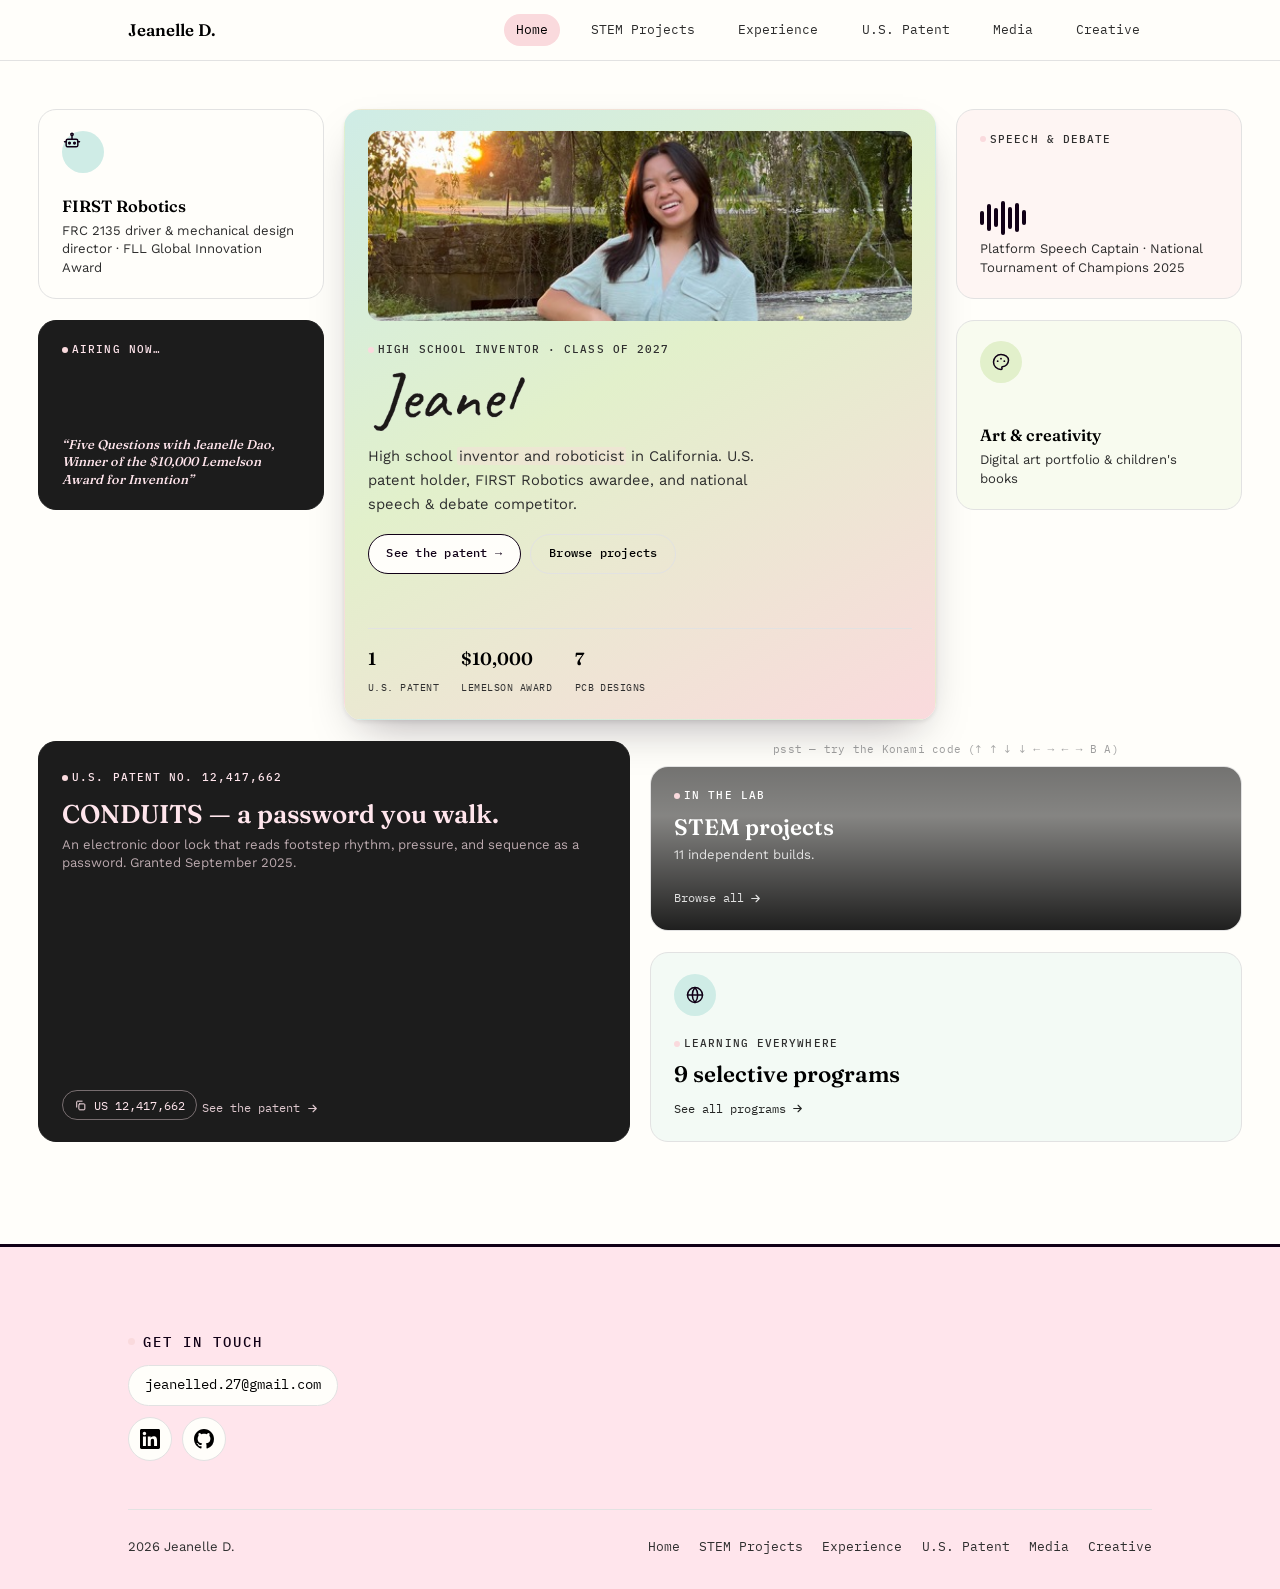
==== commit 1b15039f: "formatting changes" ====
--- a/index.html
+++ b/index.html
@@ -99,7 +99,7 @@
       </a>
 
       <!-- FIRST Robotics (1x1) -->
-      <div class="tile reveal" data-cats="awards">
+      <button class="tile reveal" type="button" id="robotGalleryBtn" data-cats="awards" aria-label="FIRST Robotics — see the robots">
         <div class="tile-icon-bubble wiggle-icon ib-mint" aria-hidden="true">
           <svg viewBox="0 0 24 24" fill="none" stroke="currentColor" stroke-width="1.8" stroke-linecap="round" stroke-linejoin="round"><rect x="5" y="10" width="14" height="9" rx="2"/><path d="M12 10V6"/><circle cx="12" cy="4" r="1.4"/><circle cx="9" cy="14.5" r="1"/><circle cx="15" cy="14.5" r="1"/><path d="M5 13H3M21 13h-2"/></svg>
         </div>
@@ -107,16 +107,16 @@
           <div class="tile-title" style="font-size:1.02rem;">FIRST Robotics</div>
           <div class="tile-desc">FRC 2135 driver &amp; mechanical design director &middot; FLL Global Innovation Award</div>
         </div>
-      </div>
+      </button>
 
       <!-- Speech & Debate (1x1) -->
-      <div class="tile tile-wash-orange reveal" data-cats="awards">
+      <a href="experience.html#speech-debate" class="tile tile-wash-orange reveal" data-cats="awards">
         <span class="tile-eyebrow">Speech &amp; Debate</span>
         <div>
           <div class="waveform" style="color:var(--accent-green);" aria-hidden="true"><span></span><span></span><span></span><span></span><span></span><span></span><span></span></div>
           <div class="tile-desc">Platform Speech Captain &middot; National Tournament of Champions 2025</div>
         </div>
-      </div>
+      </a>
 
       <!-- Media (1x1) -->
       <a href="media.html" class="tile tile-dark quote-rotator reveal" data-cats="media" data-quotes='["“Five Questions with Jeanelle Dao, Winner of the $10,000 Lemelson Award for Invention”", "“These Teens Plan to Change the World Through Invention”", "“This Invention Helps Open the Door to Accessibility”", "“Combines Coding with STEM to Help People with Disabilities”", "“Stories of Impact”", "“Passively-Cooled Shirt Inspired by Cactus”", "“Invention Education: Developing Tomorrow’s Innovative Problem-Solvers”"]'>
@@ -139,6 +139,37 @@
 </section>
 
 </main>
+
+<div class="robot-modal" id="robotModal" aria-hidden="true">
+  <div class="robot-modal-backdrop" data-robot-close></div>
+  <div class="robot-modal-panel" role="dialog" aria-modal="true" aria-labelledby="robotModalTitle">
+    <button class="robot-modal-close" type="button" aria-label="Close" data-robot-close>&times;</button>
+    <div class="robot-modal-grid">
+      <figure class="robot-figure robot-figure-title-host">
+        <h3 id="robotModalTitle" class="sr-only">Robots I&rsquo;ve built</h3>
+        <img class="robot-modal-title-gif" id="robotTitleGif" src="assets/images/pixel-speech-bubble.gif" data-still="assets/images/pixel-speech-bubble-still.png" data-anim="assets/images/pixel-speech-bubble.gif" alt="" aria-hidden="true" loading="lazy">
+        <img class="robot-img-raised" src="assets/images/robots/toph.png" alt="Toph robot" loading="lazy">
+        <figcaption><span class="robot-name"><span class="robot-star" title="Competition robot" aria-hidden="true">&#9733;</span>Toph</span><span class="robot-desc">2026 Rebuilt Competition Robot</span></figcaption>
+      </figure>
+      <figure class="robot-figure robot-figure-tall">
+        <img src="assets/images/robots/nemo.png" alt="Nemo robot" loading="lazy">
+        <figcaption><span class="robot-name"><span class="robot-star" title="Competition robot" aria-hidden="true">&#9733;</span>Nemo</span><span class="robot-desc">2025 Reefscape Competition Robot</span></figcaption>
+      </figure>
+      <figure class="robot-figure">
+        <img src="assets/images/robots/apollo.png" alt="Apollo robot" loading="lazy">
+        <figcaption><span class="robot-name"><span class="robot-star" title="Competition robot" aria-hidden="true">&#9733;</span>Apollo</span><span class="robot-desc">2024 Crescendo Competition Robot</span></figcaption>
+      </figure>
+      <figure class="robot-figure">
+        <img src="assets/images/robots/kitbot.png" alt="Kitbot robot" loading="lazy">
+        <figcaption><span class="robot-name">Kitbot</span><span class="robot-desc">2026 Rebuilt Practice Project</span></figcaption>
+      </figure>
+      <figure class="robot-figure">
+        <img src="assets/images/robots/everybot.png" alt="Everybot robot" loading="lazy">
+        <figcaption><span class="robot-name">Everybot</span><span class="robot-desc">2025 Reefscape Practice Project</span></figcaption>
+      </figure>
+    </div>
+  </div>
+</div>
 
 <footer id="contact">
   <div class="wrap">
@@ -172,5 +203,6 @@
 <script src="assets/js/main.js"></script>
 <script src="assets/js/footprint-track.js"></script>
 <script src="assets/js/bento.js"></script>
+<script src="assets/js/robot-gallery.js"></script>
 </body>
 </html>
--- a/assets/css/styles.css
+++ b/assets/css/styles.css
@@ -84,6 +84,7 @@
 *,*::before,*::after{box-sizing:border-box;}
 html{scroll-behavior:smooth;}
 section[id]{ scroll-margin-top:84px; }
+#speech-debate{ scroll-margin-top:84px; }
 @media (prefers-reduced-motion: reduce){
   html{scroll-behavior:auto;}
   *,*::before,*::after{animation-duration:0.001ms !important;animation-iteration-count:1 !important;transition-duration:0.001ms !important;}
@@ -351,7 +352,7 @@
 /* ---------- Projects: minimalistic list ---------- */
 .project-list{ display:flex; flex-direction:column; gap:1rem; }
 .project-box{
-  display:flex; gap:1.3rem; align-items:flex-start;
+  position:relative; display:flex; gap:1.3rem; align-items:flex-start;
   padding:1.2rem 1.35rem; border:1px solid var(--line); border-radius:var(--radius);
   background:var(--bg);
 }
@@ -375,6 +376,10 @@
 .project-box-head.badge-below{ align-items:center; row-gap:0.3rem; }
 .project-box-head.badge-below h3{ flex-basis:100%; }
 .project-box-head h3{ font-size:1.02rem; }
+.project-box.has-github .project-box-head h3{ padding-right:2.4rem; }
+@media (max-width:560px){
+  .project-box.has-github .project-box-head h3{ padding-right:0; }
+}
 .project-meta{ font-family:'IBM Plex Mono',monospace; font-size:0.62rem; color:var(--ink-faint); margin-bottom:0.4rem; }
 .project-box-body p{ margin:0 0 0.68rem; color:var(--ink-soft); font-size:0.87rem; }
 .project-links-ph{ display:flex; flex-wrap:wrap; gap:0.42rem; }
@@ -405,16 +410,31 @@
 }
 .project-key .project-star{ margin-right:0.1rem; margin-top:-0.15rem; font-size:2em; }
 
+.embed-row{ display:flex; justify-content:center; gap:1rem; margin-bottom:1.6rem; }
+.embed-box{
+  flex:1 1 0; min-width:0; aspect-ratio:16/9;
+  border:1px solid var(--line); border-radius:var(--radius);
+  background:var(--bg); overflow:hidden;
+}
+.embed-box.embed-box-shrink{ flex:0 0 75%; }
+.embed-box iframe{ display:block; width:100%; height:100%; border:0; }
+@media (max-width:700px){
+  .embed-row{ flex-direction:column; }
+  .embed-box.embed-box-shrink{ flex-basis:100%; }
+}
+
 .toolkit-strip{ margin-top:1.6rem; display:flex; flex-wrap:wrap; gap:0.7rem; }
-.toolkit-strip a{
+.robot-library-breakout + .toolkit-strip{ margin-top:3.2rem; }
+.toolkit-strip a, .toolkit-strip button{
   font-family:'IBM Plex Mono',monospace; font-size:0.78rem; padding:0.5rem 0.85rem;
   border:1px solid var(--line); border-radius:20px; color:var(--ink-soft);
   text-decoration:none; transition:border-color 0.15s ease, color 0.15s ease;
-}
-.toolkit-strip a:hover{ border-color:var(--accent-green); color:var(--ink); }
+  background:var(--bg); cursor:pointer;
+}
+.toolkit-strip a:hover, .toolkit-strip button:hover{ border-color:var(--accent-green); color:var(--ink); }
 .toolkit-strip-top{ margin-top:0; margin-bottom:1.6rem; }
-.toolkit-strip-top a{ display:inline-flex; align-items:center; gap:0.5rem; font-size:0.92rem; padding:0.6rem 1rem; }
-.toolkit-strip-top a svg{ width:18px; height:18px; flex:none; }
+.toolkit-strip-top a, .toolkit-strip-top button{ display:inline-flex; align-items:center; gap:0.5rem; font-size:0.92rem; padding:0.6rem 1rem; }
+.toolkit-strip-top a svg, .toolkit-strip-top button svg{ width:18px; height:18px; flex:none; }
 
 /* ---------- Patent feature ---------- */
 .patent-panel{ display:grid; grid-template-columns:0.9fr 1.1fr; gap:clamp(2rem,5vw,4rem); align-items:center; }
@@ -602,6 +622,7 @@
   transition:opacity 0.35s ease, transform 0.35s ease, box-shadow 0.25s ease, border-color 0.25s ease;
 }
 a.tile{ cursor:pointer; }
+button.tile{ cursor:pointer; font:inherit; text-align:left; width:100%; -webkit-appearance:none; appearance:none; }
 .tile:hover{ transform:translateY(-4px); box-shadow:var(--shadow); border-color:var(--accent-2); }
 .tile.w2{ grid-column:span 2; }
 .tile.h2{ grid-row:span 2; }
@@ -933,6 +954,14 @@
   position:absolute; top:-1.76rem; left:78%; transform:translateX(-50%); z-index:2;
   width:min(300px, 52vw); height:auto; max-width:none;
 }
+.robot-library-breakout{
+  position:relative; left:50%; width:min(96vw, 1600px);
+  margin-left:calc(min(96vw, 1600px) / -2);
+  padding:0 clamp(1.25rem, 4vw, 3rem); box-sizing:border-box;
+  margin-top:3.2rem; margin-bottom:0.32rem; text-align:center;
+}
+.robot-library-breakout .section-title{ margin-bottom:0.35rem; }
+.robot-library-breakout .robot-modal-grid{ margin-top:0.48rem; }
 .robot-modal-grid{ display:flex; flex-wrap:wrap; align-items:flex-end; justify-content:center; gap:1.2rem; margin-top:1.92rem; }
 @media (max-width: 900px){ .robot-modal-grid{ gap:0.8rem; } }
 .robot-figure{ margin:0; text-align:center; flex:0 0 auto; }
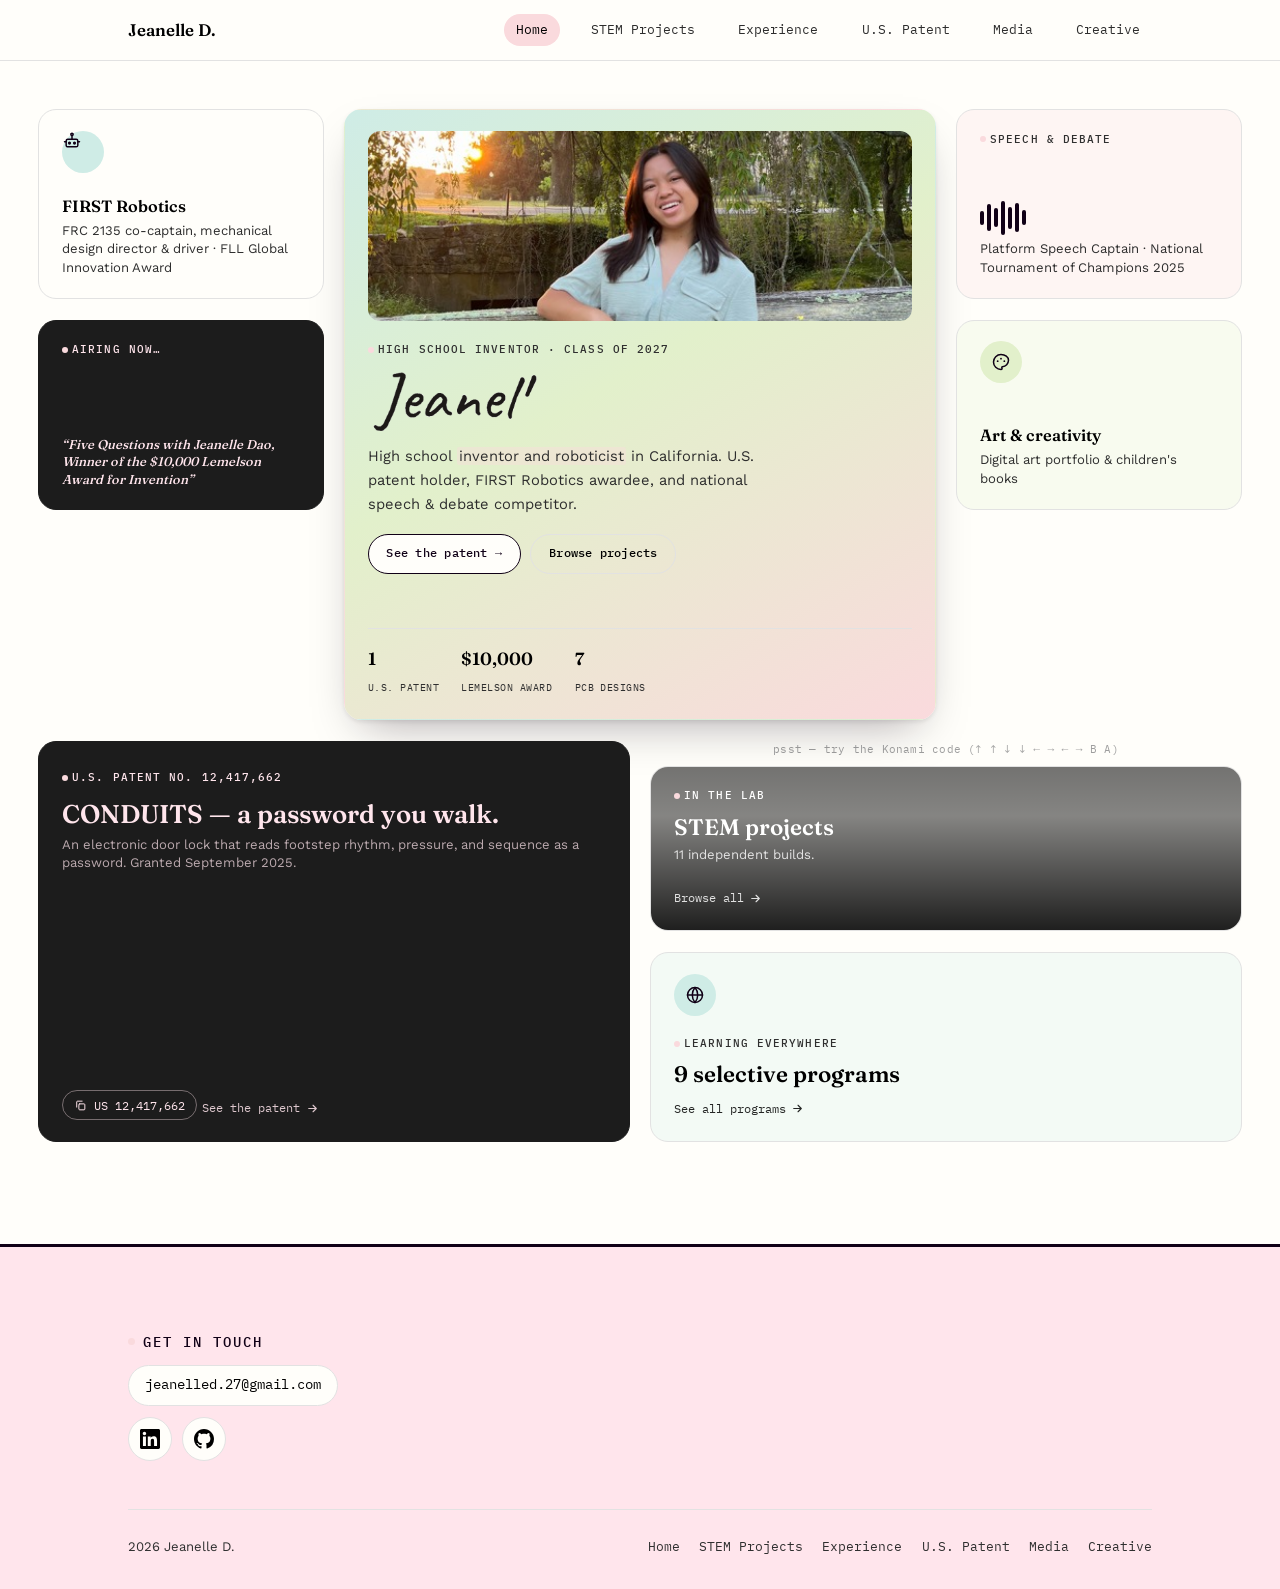
==== commit 2d98f4cc: "updated robotics reference" ====
--- a/index.html
+++ b/index.html
@@ -105,7 +105,7 @@
         </div>
         <div>
           <div class="tile-title" style="font-size:1.02rem;">FIRST Robotics</div>
-          <div class="tile-desc">FRC 2135 driver &amp; mechanical design director &middot; FLL Global Innovation Award</div>
+          <div class="tile-desc">FRC 2135 co-captain, mechanical design director &amp; driver &middot; FLL Global Innovation Award</div>
         </div>
       </button>
 
--- a/assets/css/styles.css
+++ b/assets/css/styles.css
@@ -475,7 +475,7 @@
 @media (max-width: 700px){ .program-row{ grid-template-columns:1fr; gap:0.4rem; } }
 .program-row h3{ font-size:1.15rem; }
 .program-meta{ font-family:'IBM Plex Mono',monospace; font-size:0.74rem; color:var(--ink-faint); text-transform:uppercase; letter-spacing:0.04em; }
-.program-row p{ margin:0.5rem 0 0; color:var(--ink-soft); max-width:60ch; }
+.program-row p{ margin:0.5rem 0 0; color:var(--ink-soft); }
 
 /* ---------- Programs: interactive journey map ---------- */
 #programs{ --journey-accent:var(--mint); --journey-accent-strong:var(--accent-green); }
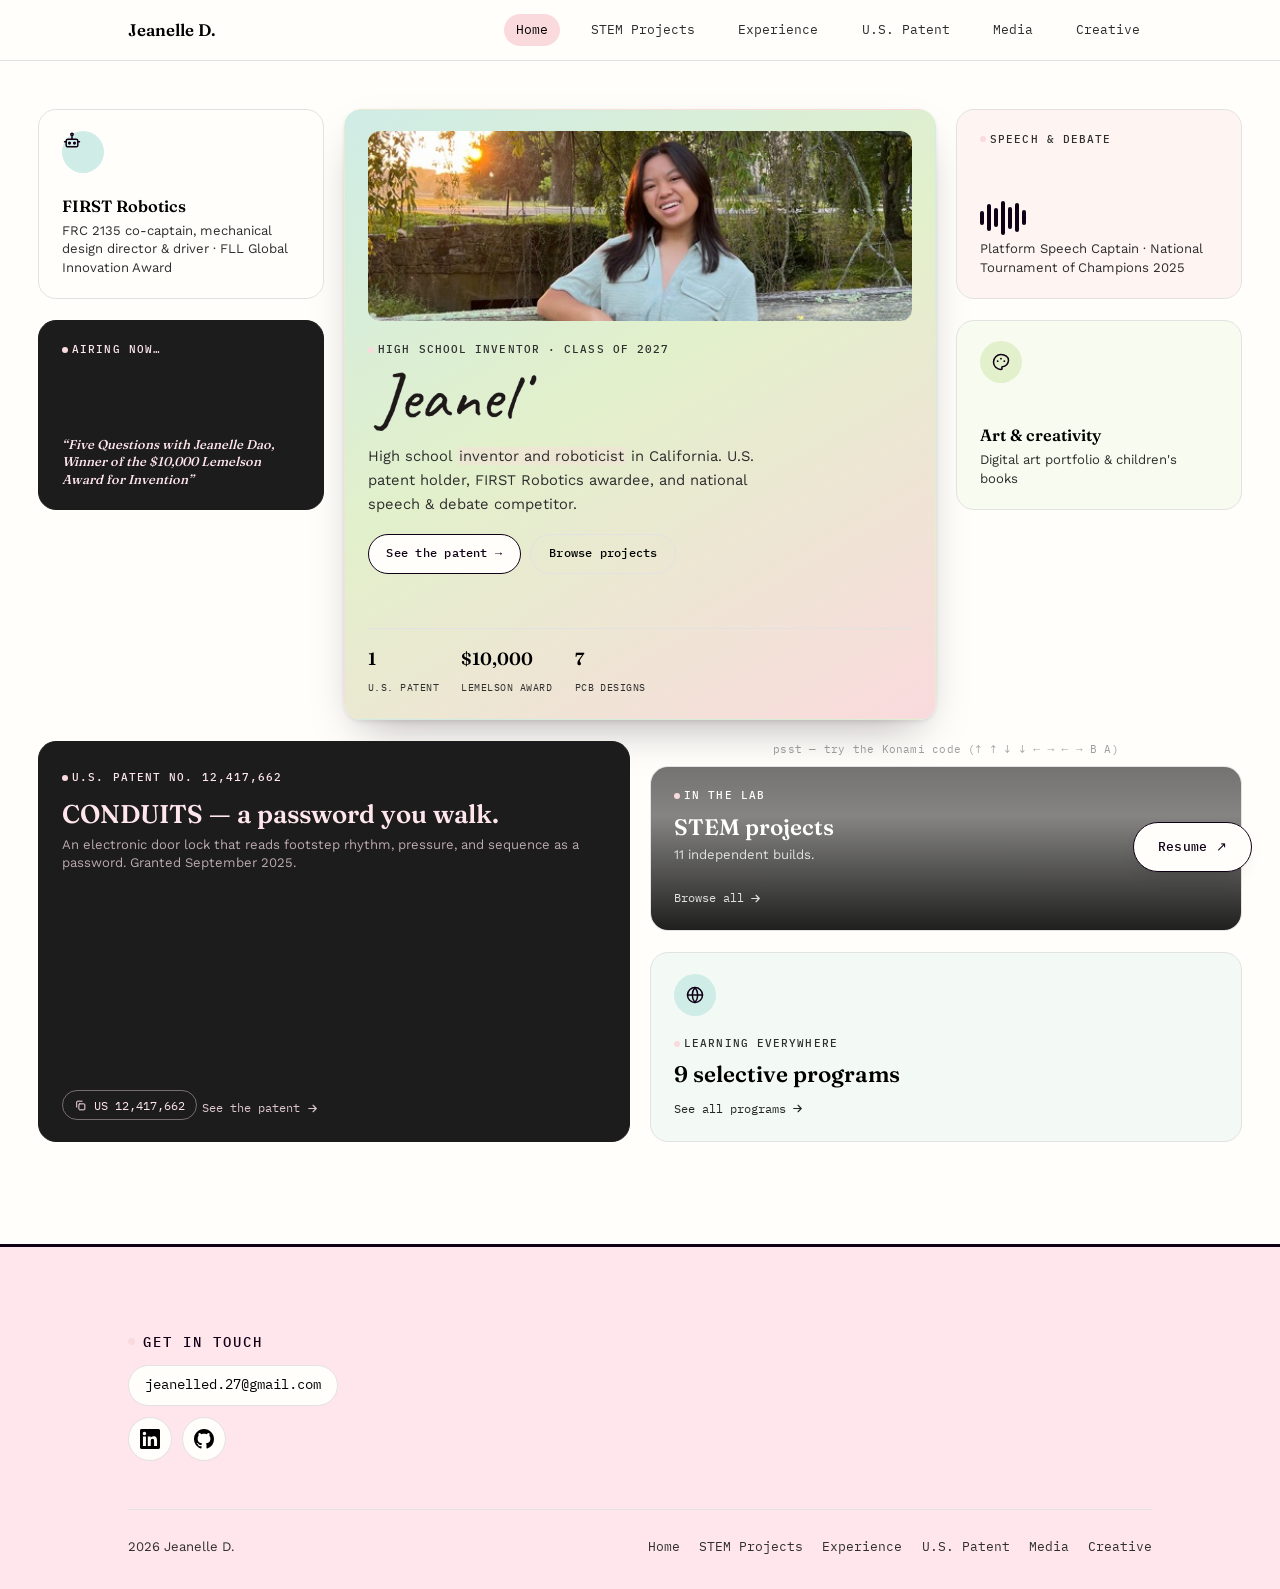
==== commit 51bbcb58: "update content with newest documents" ====
--- a/index.html
+++ b/index.html
@@ -5,6 +5,7 @@
 <meta name="viewport" content="width=device-width, initial-scale=1">
 <title>Jeanelle D. — Inventor</title>
 <meta name="description" content="High school inventor and roboticist — U.S. patent holder, FIRST Robotics, national speech & debate, and digital artist."><link rel="icon" href="assets/favicon.svg" type="image/svg+xml"><link rel="stylesheet" href="assets/css/styles.css">
+<script>if(!location.hash)document.documentElement.classList.add('bento-spotlight');</script>
 </head>
 <body>
 <a href="#main" class="skip-link">Skip to content</a>
@@ -140,6 +141,8 @@
 
 </main>
 
+<a class="btn btn-primary resume-fab" href="https://drive.google.com/file/d/1byVo01WljW5bFO_Yu1yO0THjU5hdXBdM/view?usp=sharing" target="_blank" rel="noopener noreferrer">Resume &nearr;</a>
+
 <div class="robot-modal" id="robotModal" aria-hidden="true">
   <div class="robot-modal-backdrop" data-robot-close></div>
   <div class="robot-modal-panel" role="dialog" aria-modal="true" aria-labelledby="robotModalTitle">
--- a/assets/css/styles.css
+++ b/assets/css/styles.css
@@ -209,6 +209,31 @@
 }
 .page-header-title-row{ display:flex; align-items:center; justify-content:space-between; gap:1rem; flex-wrap:wrap; margin-top:0.6rem; }
 .page-header-title-row h1{ margin-top:0; }
+.resume-fab{
+  position:fixed; right:clamp(1rem, 3vw, 1.75rem); bottom:clamp(1rem, 3vw, 1.75rem); z-index:150;
+  box-shadow:var(--shadow);
+  animation:resume-fab-flash 2.4s ease-out 0.6s backwards;
+}
+@keyframes resume-fab-flash{
+  0%   { transform:scale(0.6); opacity:0; }
+  12%  { transform:scale(1.12); opacity:1; background:var(--accent-green); color:var(--bg); box-shadow:var(--shadow), 0 0 0 0 var(--accent-green); }
+  30%  { transform:scale(1); box-shadow:var(--shadow), 0 0 0 14px transparent; }
+  42%  { transform:scale(1.08); background:var(--accent-green); color:var(--bg); box-shadow:var(--shadow), 0 0 0 0 var(--accent-green); }
+  62%  { transform:scale(1); box-shadow:var(--shadow), 0 0 0 14px transparent; }
+  100% { transform:scale(1); box-shadow:var(--shadow), 0 0 0 0 transparent; }
+}
+.resume-flash-soft{ animation:resume-flash-soft 2.4s ease-out 0.6s backwards; }
+@keyframes resume-flash-soft{
+  0%   { transform:scale(0.85); opacity:0; }
+  12%  { transform:scale(1.05); opacity:1; background:var(--accent-green); color:var(--bg); border-color:var(--accent-green); box-shadow:0 0 0 0 var(--accent-green); }
+  30%  { transform:scale(1); box-shadow:0 0 0 8px transparent; }
+  42%  { transform:scale(1.03); background:var(--accent-green); color:var(--bg); border-color:var(--accent-green); box-shadow:0 0 0 0 var(--accent-green); }
+  62%  { transform:scale(1); box-shadow:0 0 0 8px transparent; }
+  100% { transform:scale(1); box-shadow:0 0 0 0 transparent; }
+}
+@media (prefers-reduced-motion: reduce){
+  .resume-fab, .resume-flash-soft{ animation:none; }
+}
 .page-header p{
   color:var(--ink-soft);
   font-size:1.02rem;
@@ -417,7 +442,61 @@
   background:var(--bg); overflow:hidden;
 }
 .embed-box.embed-box-shrink{ flex:0 0 75%; }
-.embed-box iframe{ display:block; width:100%; height:100%; border:0; }
+
+/* ---------- Portfolio feature + viewer ---------- */
+.portfolio-feature{
+  display:grid; grid-template-columns:minmax(0,1.5fr) minmax(0,1fr); gap:clamp(1.5rem,4vw,3rem);
+  align-items:center; margin:clamp(2.5rem,6vw,4rem) 0 clamp(2.5rem,6vw,4rem);
+}
+.portfolio-cover{
+  position:relative; display:block; width:100%; padding:0; cursor:pointer;
+  border:1px solid var(--line); border-radius:var(--radius); overflow:hidden;
+  background:var(--bg); box-shadow:var(--shadow);
+  transform:rotate(-1.2deg); transition:transform 0.25s ease, box-shadow 0.25s ease;
+}
+.portfolio-cover img{ display:block; width:100%; height:auto; }
+.portfolio-cover:hover, .portfolio-cover:focus-visible{ transform:rotate(0deg) translateY(-4px); }
+.portfolio-cover-hint{
+  position:absolute; right:0.9rem; bottom:0.9rem; font-size:0.75rem; padding:0.35rem 0.7rem;
+  border-radius:999px; background:var(--onyx); color:var(--blush);
+  opacity:0; transform:translateY(6px); transition:opacity 0.2s ease, transform 0.2s ease;
+}
+.portfolio-cover:hover .portfolio-cover-hint, .portfolio-cover:focus-visible .portfolio-cover-hint{ opacity:1; transform:none; }
+.portfolio-feature-text h2{ font-size:clamp(1.6rem,3vw,2.2rem); margin:0.5rem 0 0.7rem; }
+.portfolio-feature-text p{ color:var(--ink-soft); margin:0 0 1.3rem; max-width:40ch; }
+.portfolio-feature-text button.btn{ cursor:pointer; }
+.portfolio-feature-text .portfolio-appendix{ margin:0.9rem 0 0; font-size:0.72rem; opacity:0.6; }
+.portfolio-viewer{
+  width:min(94vw,1400px); height:92vh; max-width:none; max-height:none; padding:0;
+  border:1px solid var(--line); border-radius:var(--radius); background:var(--bg); color:var(--ink);
+  overflow:hidden; flex-direction:column;
+}
+.portfolio-viewer[open]{ display:flex; }
+.portfolio-viewer::backdrop{ background:rgba(0,0,0,0.6); }
+.portfolio-viewer-bar{
+  display:flex; align-items:center; gap:1rem; padding:0.6rem 0.8rem 0.6rem 1.1rem;
+  border-bottom:1px solid var(--line); font-size:0.78rem;
+}
+.portfolio-viewer-bar span{ flex:1; min-width:0; overflow:hidden; text-overflow:ellipsis; white-space:nowrap; color:var(--ink-soft); }
+.portfolio-viewer-bar a{ color:var(--ink); }
+.portfolio-viewer-close{
+  border:0; background:transparent; color:var(--ink); font-size:1.6rem; line-height:1; cursor:pointer; padding:0 0.3rem;
+}
+.portfolio-viewer iframe{ flex:1; width:100%; border:0; }
+.portfolio-feature:first-child{ margin-top:0; }
+.portfolio-feature + dialog + .portfolio-feature{ margin-top:0; }
+.portfolio-feature.is-mirrored{ grid-template-columns:minmax(0,1fr) minmax(0,1.5fr); }
+.portfolio-feature.is-mirrored .portfolio-cover{ order:2; transform:rotate(1.2deg); }
+.portfolio-feature.is-mirrored .portfolio-cover:hover,
+.portfolio-feature.is-mirrored .portfolio-cover:focus-visible{ transform:rotate(0deg) translateY(-4px); }
+.portfolio-feature.is-mirrored .portfolio-cover-hint{ right:auto; left:0.9rem; }
+.portfolio-feature.is-mirrored .portfolio-feature-text{ text-align:right; }
+.portfolio-feature.is-mirrored .portfolio-feature-text p{ margin-left:auto; }
+.portfolio-feature.is-mirrored .cta-row{ justify-content:flex-end; }
+@media (max-width:800px){
+  .portfolio-feature, .portfolio-feature.is-mirrored{ grid-template-columns:1fr; }
+  .portfolio-feature.is-mirrored .portfolio-cover{ order:0; }
+}
 @media (max-width:700px){
   .embed-row{ flex-direction:column; }
   .embed-box.embed-box-shrink{ flex-basis:100%; }
@@ -974,3 +1053,12 @@
 .robot-figure .robot-name{ font-family:'IBM Plex Mono',monospace; font-size:0.8rem; font-weight:600; color:var(--ink); }
 .robot-figure .robot-desc{ font-family:'IBM Plex Mono',monospace; font-size:0.68rem; color:var(--ink-faint); }
 .robot-figure .robot-star{ color:#c9971f; font-size:1.7em; margin-right:0.3rem; }
+
+/* ---------- Home: spotlight the profile tile until first scroll ---------- */
+.bento > :not(.tile-profile){ transition:opacity 0.6s ease, transform 0.6s ease; }
+.bento-spotlight .bento > :not(.tile-profile){ opacity:0.4; }
+.bento > .tile-profile{ transition:opacity 0.6s ease, transform 0.6s ease, box-shadow 0.6s ease, margin 0.6s ease; }
+.bento-spotlight .bento > .tile-profile.reveal.in{
+  z-index:1; margin-inline:-1.5rem; transform:translateY(-10px) scale(1.06);
+  box-shadow:0 0 0 3px var(--bg), 0 0 0 5px #3a7a4c, 0 6px 12px rgba(0,0,0,0.12), 0 34px 70px -20px rgba(16,0,22,0.5);
+}
